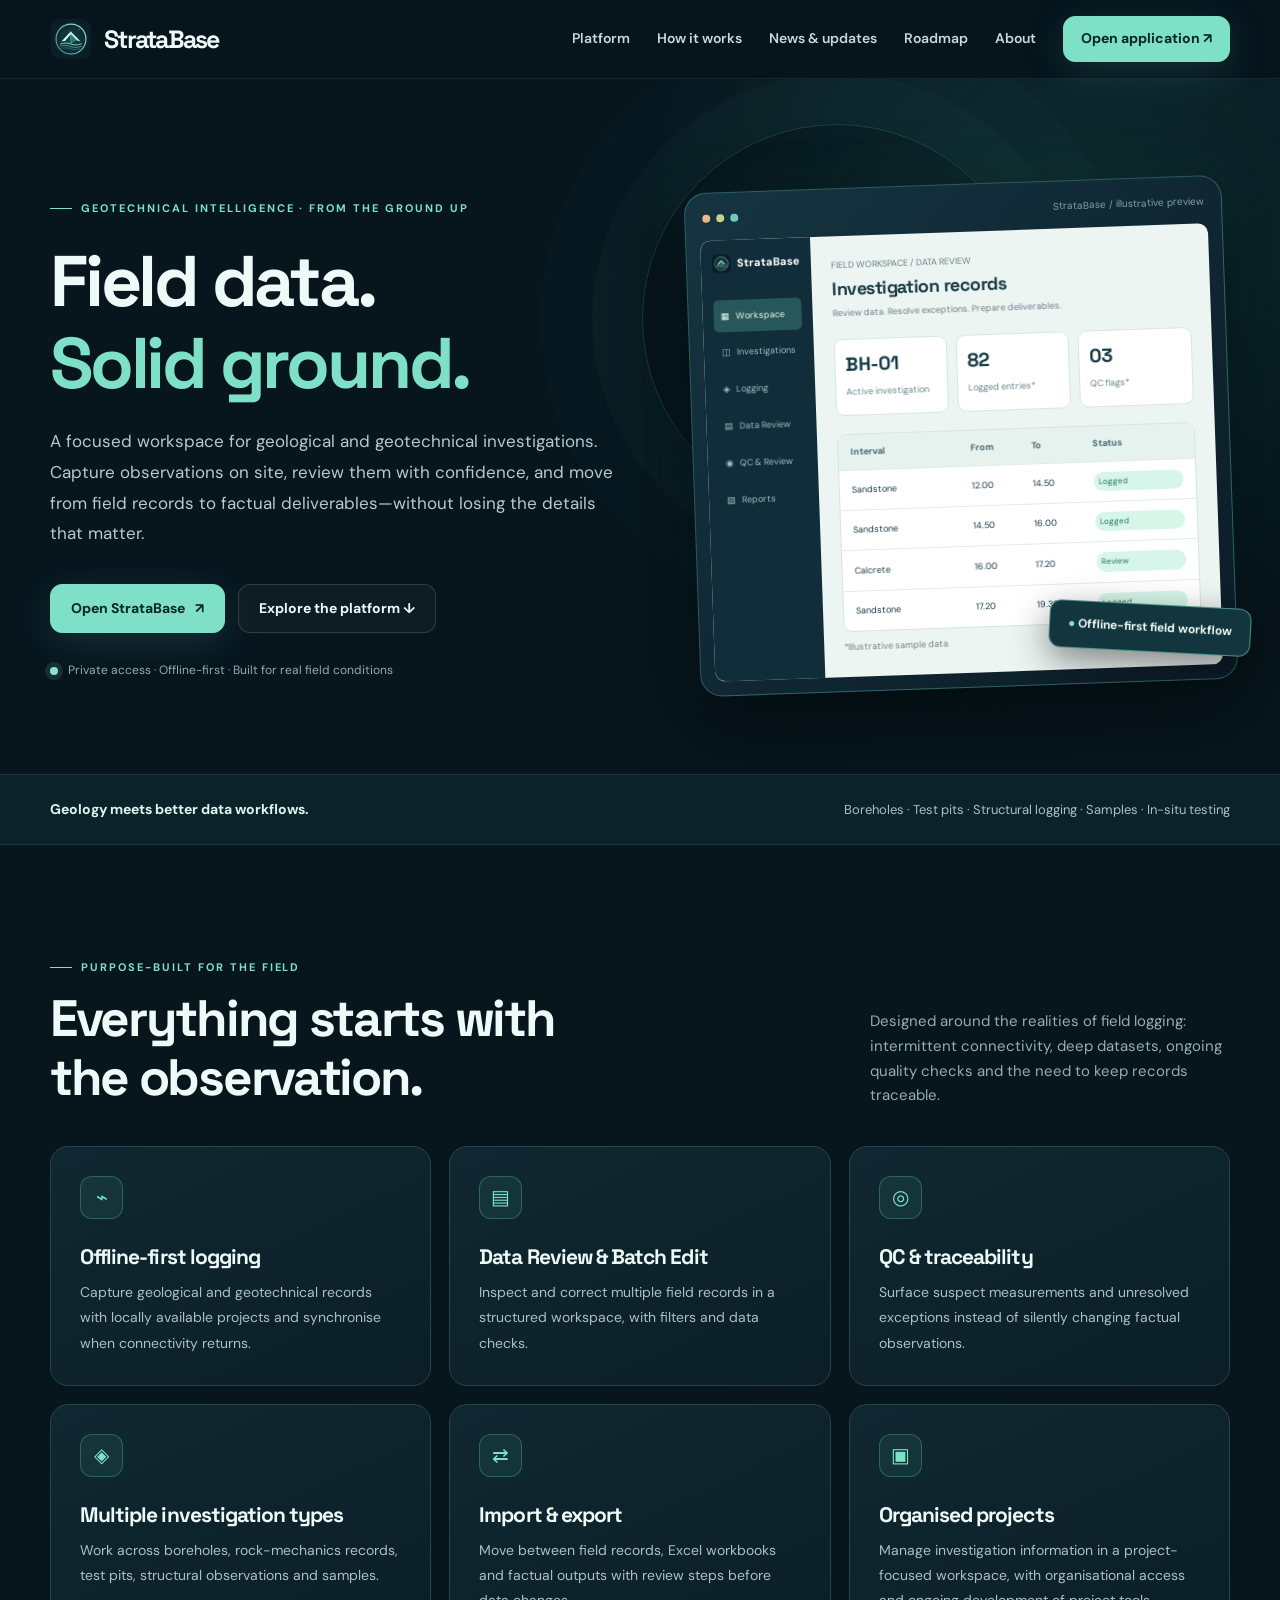
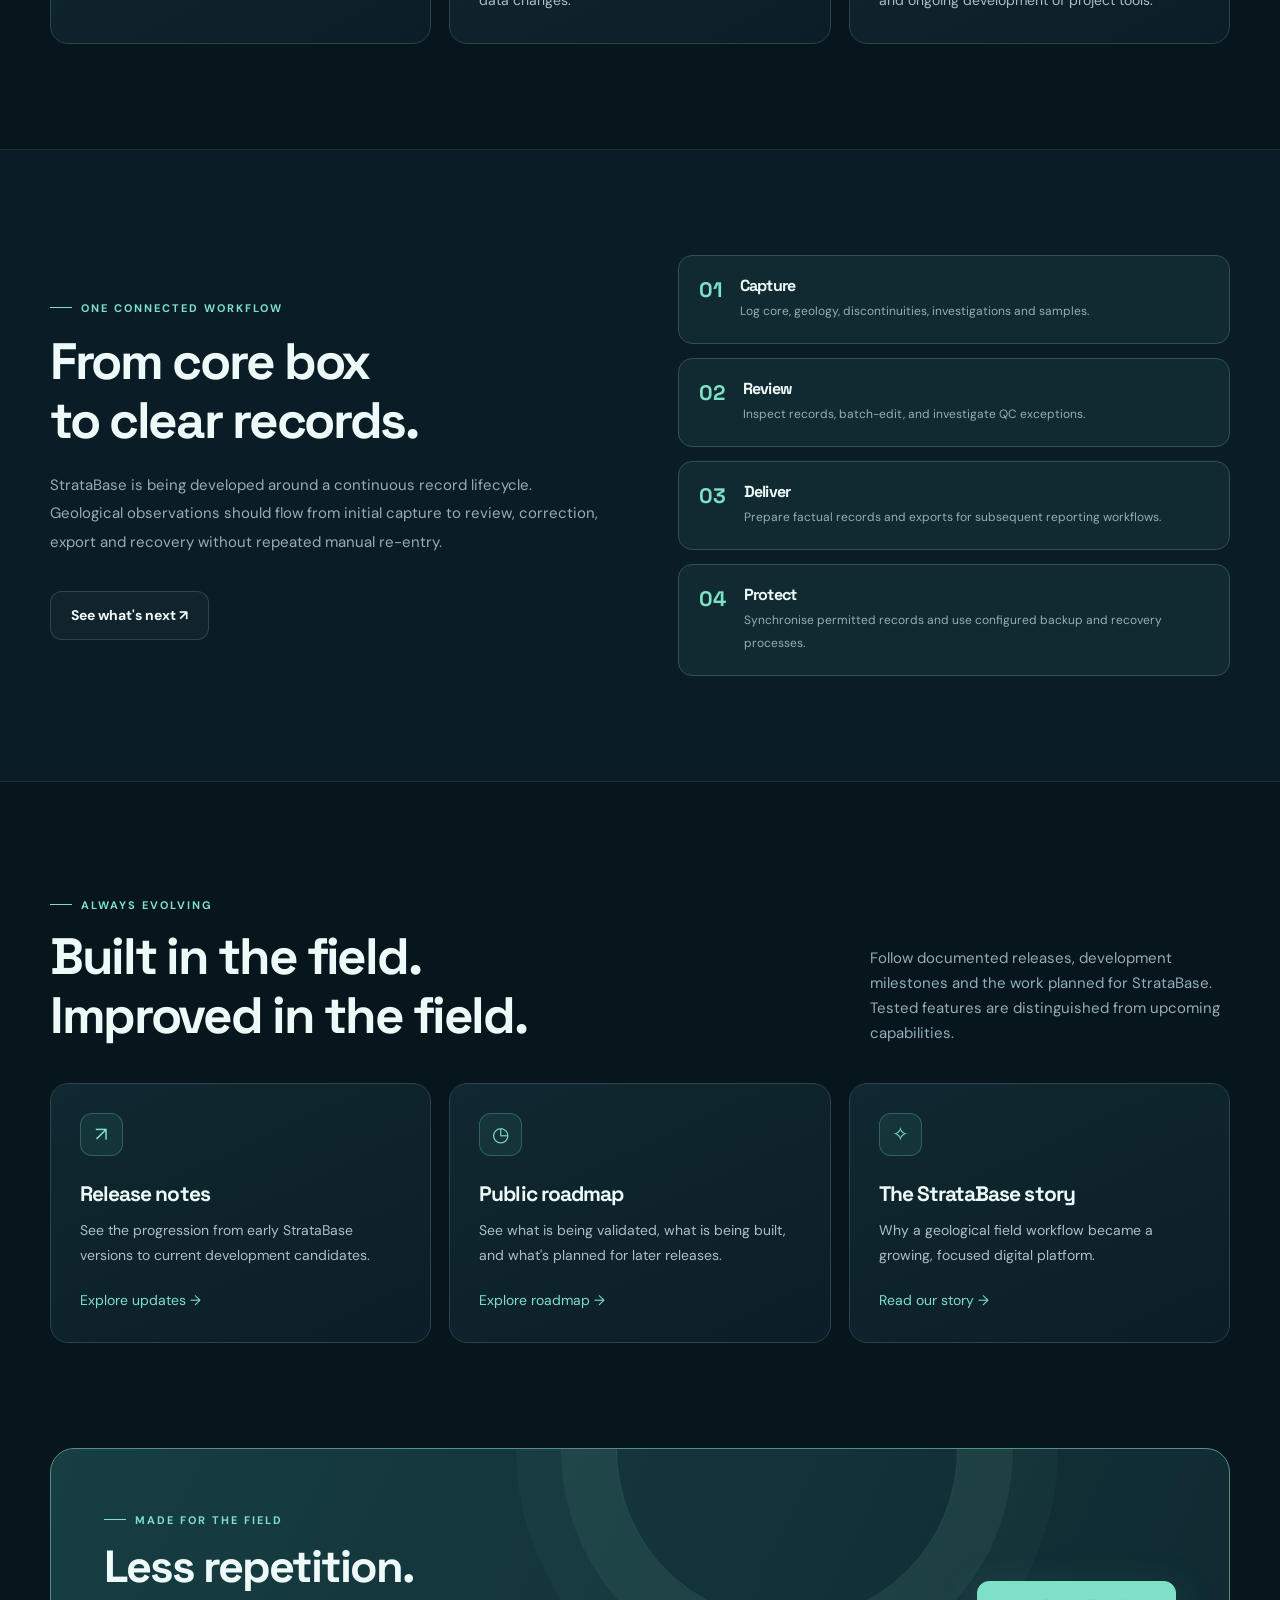
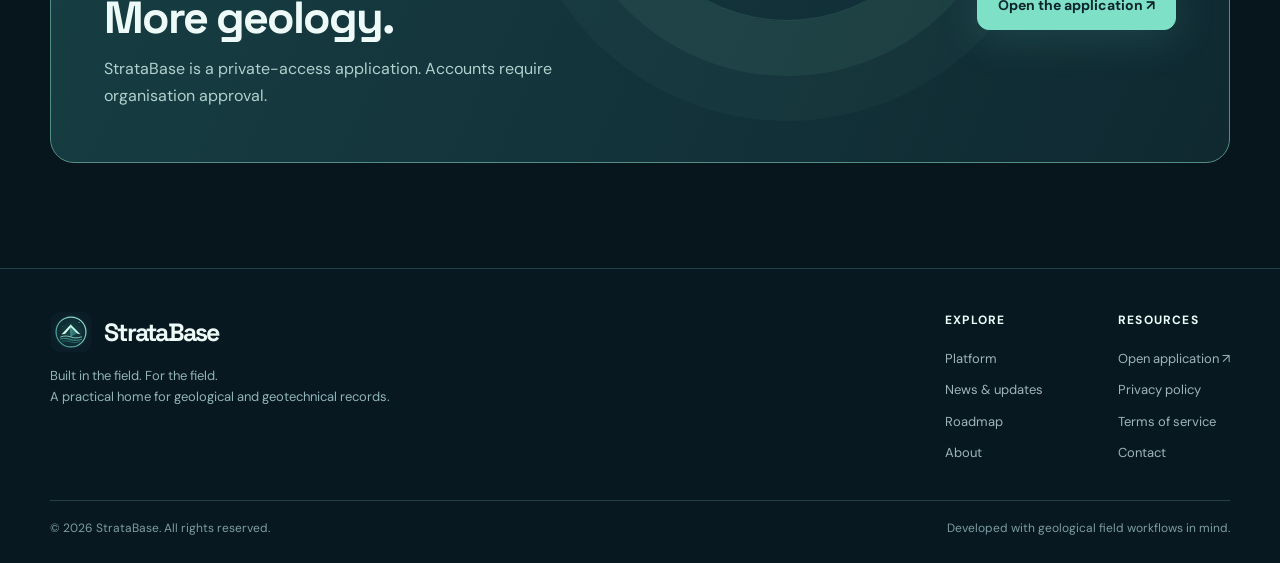
==== index.html @ 6b31c2f3 "STRATABASE WEBSITE — GITHUB READY" ====
<!DOCTYPE html><html lang="en"><head><meta charset="utf-8"><meta name="viewport" content="width=device-width,initial-scale=1"><meta name="theme-color" content="#07151d"><meta name="description" content="StrataBase is an offline-first geological and geotechnical field logging platform. Built in the field. For the field."><meta property="og:title" content="StrataBase — Built in the field. For the field."><meta property="og:description" content="A modern workspace for geological logging, data review, QC and factual reporting."><meta property="og:type" content="website"><title>StrataBase — Built in the field. For the field.</title><link rel="icon" href="/assets/core-mark.svg" type="image/svg+xml"><link rel="stylesheet" href="/assets/styles.css"><script src="/assets/site.js" defer></script></head><body>
<header class="nav"><div class="container nav-in"><a href="/" class="brand" aria-label="StrataBase home"><img src="/assets/core-mark.svg" alt="">StrataBase</a><button class="menu-toggle" aria-label="Toggle navigation" aria-expanded="false" data-menu-toggle>☰</button><nav class="nav-links" aria-label="Main navigation" data-menu><a href="/#platform">Platform</a><a href="/#workflow">How it works</a><a href="/updates/">News & updates</a><a href="/roadmap/">Roadmap</a><a href="/about/">About</a><a class="btn btn-primary btn-small" href="https://app.stratabase.co.za/">Open application ↗</a></nav></div></header>
<main><section class="hero"><div class="container hero-layout"><div><div class="eyebrow">Geotechnical intelligence · from the ground up</div><h1>Field data.<br><em>Solid ground.</em></h1><p>A focused workspace for geological and geotechnical investigations. Capture observations on site, review them with confidence, and move from field records to factual deliverables—without losing the details that matter.</p><div class="actions"><a class="btn btn-primary" href="https://app.stratabase.co.za/">Open StrataBase <span aria-hidden="true">↗</span></a><a class="btn" href="#platform">Explore the platform ↓</a></div><div class="hero-caption"><span class="status-pulse"></span>Private access · Offline-first · Built for real field conditions</div></div>
<div class="hero-visual"><div class="visual-ring" aria-hidden="true"></div><div class="device" role="img" aria-label="Illustrative StrataBase data review interface, not a live application screenshot"><div class="device-top"><span class="dot"></span><span class="dot"></span><span class="dot"></span><span class="device-url">StrataBase / illustrative preview</span></div><div class="app-window"><aside class="app-sidebar"><div class="app-logo"><img src="/assets/core-mark.svg" alt=""> StrataBase</div><div class="side-row selected">▦ &nbsp; Workspace</div><div class="side-row">◫ &nbsp; Investigations</div><div class="side-row">◈ &nbsp; Logging</div><div class="side-row">▤ &nbsp; Data Review</div><div class="side-row">◉ &nbsp; QC & Review</div><div class="side-row">▧ &nbsp; Reports</div></aside><div class="app-content"><div class="crumb">FIELD WORKSPACE / DATA REVIEW</div><h3>Investigation records</h3><div class="subtext">Review data. Resolve exceptions. Prepare deliverables.</div><div class="app-metrics"><div class="metric"><strong>BH-01</strong><span>Active investigation</span></div><div class="metric"><strong>82</strong><span>Logged entries*</span></div><div class="metric"><strong>03</strong><span>QC flags*</span></div></div><div class="mock-table"><div class="mock-tr head"><span>Interval</span><span>From</span><span>To</span><span>Status</span></div><div class="mock-tr"><span>Sandstone</span><span>12.00</span><span>14.50</span><span class="chip">Logged</span></div><div class="mock-tr"><span>Sandstone</span><span>14.50</span><span>16.00</span><span class="chip">Logged</span></div><div class="mock-tr"><span>Calcrete</span><span>16.00</span><span>17.20</span><span class="chip">Review</span></div><div class="mock-tr"><span>Sandstone</span><span>17.20</span><span>19.30</span><span class="chip">Logged</span></div></div><div class="subtext" style="margin-top:8px">*Illustrative sample data</div></div></div></div><div class="float-chip"><span>●</span> Offline-first field workflow</div></div></div></section>
<div class="band"><div class="container band-in"><strong>Geology meets better data workflows.</strong><p>Boreholes · Test pits · Structural logging · Samples · In-situ testing</p></div></div>
<section id="platform" class="section"><div class="container"><div class="section-header"><div><div class="eyebrow">Purpose-built for the field</div><h2>Everything starts with<br>the observation.</h2></div><p>Designed around the realities of field logging: intermittent connectivity, deep datasets, ongoing quality checks and the need to keep records traceable.</p></div><div class="cards"><article class="card"><div class="card-icon">⌁</div><h3>Offline-first logging</h3><p>Capture geological and geotechnical records with locally available projects and synchronise when connectivity returns.</p></article><article class="card"><div class="card-icon">▤</div><h3>Data Review & Batch Edit</h3><p>Inspect and correct multiple field records in a structured workspace, with filters and data checks.</p></article><article class="card"><div class="card-icon">◎</div><h3>QC & traceability</h3><p>Surface suspect measurements and unresolved exceptions instead of silently changing factual observations.</p></article><article class="card"><div class="card-icon">◈</div><h3>Multiple investigation types</h3><p>Work across boreholes, rock-mechanics records, test pits, structural observations and samples.</p></article><article class="card"><div class="card-icon">⇄</div><h3>Import & export</h3><p>Move between field records, Excel workbooks and factual outputs with review steps before data changes.</p></article><article class="card"><div class="card-icon">▣</div><h3>Organised projects</h3><p>Manage investigation information in a project-focused workspace, with organisational access and ongoing development of project tools.</p></article></div></div></section>
<section id="workflow" class="section" style="background:#0a1d26;border-block:1px solid #ffffff12"><div class="container split"><div><div class="eyebrow">One connected workflow</div><h2>From core box<br>to clear records.</h2><p>StrataBase is being developed around a continuous record lifecycle. Geological observations should flow from initial capture to review, correction, export and recovery without repeated manual re-entry.</p><div class="actions"><a class="btn" href="/roadmap/">See what's next ↗</a></div></div><div class="process"><div class="step"><div class="step-index">01</div><div><h4>Capture</h4><p>Log core, geology, discontinuities, investigations and samples.</p></div></div><div class="step"><div class="step-index">02</div><div><h4>Review</h4><p>Inspect records, batch-edit, and investigate QC exceptions.</p></div></div><div class="step"><div class="step-index">03</div><div><h4>Deliver</h4><p>Prepare factual records and exports for subsequent reporting workflows.</p></div></div><div class="step"><div class="step-index">04</div><div><h4>Protect</h4><p>Synchronise permitted records and use configured backup and recovery processes.</p></div></div></div></div></section>
<section class="section"><div class="container"><div class="section-header"><div><div class="eyebrow">Always evolving</div><h2>Built in the field.<br>Improved in the field.</h2></div><p>Follow documented releases, development milestones and the work planned for StrataBase. Tested features are distinguished from upcoming capabilities.</p></div><div class="cards"><a class="card" href="/updates/"><div class="card-icon">↗</div><h3>Release notes</h3><p>See the progression from early StrataBase versions to current development candidates.</p><p style="color:var(--accent);margin-top:20px">Explore updates →</p></a><a class="card" href="/roadmap/"><div class="card-icon">◷</div><h3>Public roadmap</h3><p>See what is being validated, what is being built, and what's planned for later releases.</p><p style="color:var(--accent);margin-top:20px">Explore roadmap →</p></a><a class="card" href="/about/"><div class="card-icon">✧</div><h3>The StrataBase story</h3><p>Why a geological field workflow became a growing, focused digital platform.</p><p style="color:var(--accent);margin-top:20px">Read our story →</p></a></div></div></section>
<section class="section" style="padding-top:0"><div class="container"><div class="callout"><div><div class="eyebrow">Made for the field</div><h2>Less repetition.<br>More geology.</h2><p>StrataBase is a private-access application. Accounts require organisation approval.</p></div><a class="btn btn-primary" href="https://app.stratabase.co.za/">Open the application ↗</a></div></div></section></main>
<footer class="footer"><div class="container"><div class="footer-main"><div><a class="brand" href="/"><img src="/assets/core-mark.svg" alt="">StrataBase</a><p class="footer-copy">Built in the field. For the field.<br>A practical home for geological and geotechnical records.</p></div><div class="footer-col"><div><strong>Explore</strong><a href="/#platform">Platform</a><a href="/updates/">News & updates</a><a href="/roadmap/">Roadmap</a><a href="/about/">About</a></div><div><strong>Resources</strong><a href="https://app.stratabase.co.za/">Open application ↗</a><a href="/privacy/">Privacy policy</a><a href="/terms/">Terms of service</a><a href="mailto:stratabase.dev@gmail.com">Contact</a></div></div></div><div class="footer-bottom"><span>© 2026 StrataBase. All rights reserved.</span><span>Developed with geological field workflows in mind.</span></div></div></footer></body></html>
---- assets/styles.css ----
@import url('https://fonts.googleapis.com/css2?family=DM+Sans:wght@400;500;600;700&family=Space+Grotesk:wght@400;500;600;700&display=swap');
:root{--bg:#07151d;--panel:#0d212b;--panel2:#112c35;--line:#29414a;--muted:#93aeb5;--white:#eefaf7;--accent:#7de0c7;--accent2:#36a99a;--navy:#10272f;--max:1180px}*{box-sizing:border-box}html{scroll-behavior:smooth}body{margin:0;background:var(--bg);font-family:'DM Sans',Arial,sans-serif;color:var(--white);line-height:1.65}body::before{content:'';pointer-events:none;position:fixed;inset:0;background-image:linear-gradient(#a7e5d508 1px,transparent 1px),linear-gradient(90deg,#a7e5d508 1px,transparent 1px);background-size:68px 68px;mask-image:linear-gradient(to bottom,#0006,transparent 75%);z-index:-1}a{color:inherit;text-decoration:none}button,input,select{font:inherit}button{cursor:pointer}img{max-width:100%}h1,h2,h3,h4{font-family:'Space Grotesk',sans-serif;letter-spacing:-.045em;line-height:1.15;margin:0}p{margin:0}small{font-size:12px}.container{width:min(var(--max),calc(100% - 48px));margin-inline:auto}.nav{position:sticky;top:0;z-index:20;border-bottom:1px solid #ffffff12;background:#07151de8;backdrop-filter:blur(20px)}.nav-in{min-height:78px;display:flex;justify-content:space-between;align-items:center;gap:25px}.brand{display:flex;align-items:center;gap:12px;font:700 25px 'Space Grotesk',sans-serif;letter-spacing:-.07em}.brand img{width:42px;height:42px}.nav-links{display:flex;align-items:center;gap:27px;color:#c6dbdd;font-size:14px;font-weight:600}.nav-links a:hover,.footer a:hover{color:var(--accent)}.btn{display:inline-flex;gap:10px;align-items:center;justify-content:center;border:1px solid #ffffff24;border-radius:12px;min-height:49px;padding:12px 20px;font-size:14px;font-weight:700;transition:.2s ease;background:#ffffff08}.btn:hover{transform:translateY(-2px);border-color:#8bd7c3}.btn-primary{color:#0b2429;background:var(--accent);border-color:var(--accent);box-shadow:0 9px 40px #50bba82f}.btn-primary:hover{background:#b6fbe8;border-color:#b6fbe8}.btn-small{padding:10px 17px;min-height:40px}.menu-toggle{display:none}.eyebrow{display:inline-flex;align-items:center;gap:9px;font-weight:700;color:var(--accent);text-transform:uppercase;letter-spacing:.18em;font-size:11px}.eyebrow:before{content:'';display:inline-block;width:22px;height:1px;background:currentColor}.hero{position:relative;padding:105px 0 86px;overflow:hidden}.hero:after{content:'';position:absolute;top:-300px;right:-250px;width:900px;height:900px;border-radius:50%;background:radial-gradient(circle,#43cfb521,transparent 68%);pointer-events:none}.hero-layout{display:grid;grid-template-columns:1.04fr .96fr;gap:60px;align-items:center;position:relative;z-index:1}.hero h1{font-size:clamp(50px,5.6vw,85px);margin:22px 0 22px}.hero h1 em{font-style:normal;color:var(--accent)}.hero p{max-width:600px;font-size:17px;color:#b4cbd0;line-height:1.8}.actions{display:flex;gap:13px;flex-wrap:wrap;margin-top:35px}.hero-caption{display:flex;align-items:center;gap:10px;margin-top:28px;color:#8faeb5;font-size:12px}.status-pulse{width:8px;height:8px;border-radius:50%;background:#8ce3c3;box-shadow:0 0 0 5px #8ce3c320}.hero-visual{min-width:0;position:relative}.visual-ring{position:absolute;width:390px;height:390px;border:1px solid #65d8c932;left:-50px;top:-60px;border-radius:50%;box-shadow:0 0 0 50px #59c7b607,0 0 0 102px #59c7b605}.device{position:relative;background:linear-gradient(135deg,#153441,#0b1b26);border:1px solid #5bb6af65;border-radius:22px;box-shadow:0 22px 75px #0009,0 0 60px #36a89c15;padding:14px;transform:rotate(-2deg)}.device-top{display:flex;align-items:center;gap:6px;padding:3px 3px 13px}.dot{height:8px;width:8px;border-radius:50%;background:#507582}.dot:first-child{background:#e9b989}.dot:nth-child(2){background:#c6d48b}.dot:nth-child(3){background:#6ecbb9}.device-url{margin-left:auto;font-size:10px;color:#80a0a6}.app-window{display:grid;grid-template-columns:110px 1fr;min-height:340px;background:#edf5f2;border-radius:10px;overflow:hidden;color:#183a44}.app-sidebar{background:#102d39;color:#9fbec4;padding:14px 11px;font-size:9px}.app-sidebar .app-logo{display:flex;align-items:center;gap:6px;color:white;font-size:11px;font-weight:800;margin-bottom:27px}.app-logo img{width:19px}.side-row{padding:9px 7px;margin:4px 0;border-radius:5px}.side-row.selected{background:#4d9d9160;color:#eafff9}.app-content{padding:22px 20px}.crumb{font-size:9px;color:#69818a}.app-content h3{font-size:18px;margin:7px 0 6px;letter-spacing:-.025em}.app-content .subtext{font-size:9px;color:#697e86}.app-metrics{display:grid;grid-template-columns:repeat(3,1fr);gap:9px;margin:18px 0}.metric{border:1px solid #d7e6e1;background:#fff;border-radius:9px;padding:12px 10px}.metric strong{display:block;font:700 19px 'Space Grotesk';color:#123942}.metric span{font-size:9px;color:#66828a}.mock-table{border:1px solid #d7e4df;background:white;border-radius:9px;overflow:hidden;font-size:9px}.mock-tr{display:grid;grid-template-columns:1.25fr .6fr .6fr 1fr;gap:7px;padding:10px 12px;border-bottom:1px solid #e3ebe8;align-items:center}.mock-tr:last-child{border:0}.mock-tr.head{background:#e6f2ee;font-weight:700;color:#42666c}.chip{border-radius:50px;padding:3px 5px;display:inline-block;background:#d7f6e9;color:#21705f;font-size:8px}.float-chip{position:absolute;right:-21px;bottom:36px;padding:13px 18px;background:#13353e;border:1px solid #6ac6b0a5;box-shadow:0 12px 36px #0007;border-radius:12px;font-size:12px;font-weight:700;transform:rotate(3deg)}.float-chip span{color:var(--accent)}.band{background:#0c222b;border-block:1px solid #ffffff13}.band-in{display:flex;justify-content:space-between;flex-wrap:wrap;gap:22px;padding:23px 0;align-items:center}.band p{font-size:13px;color:#a6c0c4}.band strong{font-size:14px;color:#ddf5ef}.section{padding:105px 0}.section-header{display:flex;justify-content:space-between;align-items:end;gap:20px;margin-bottom:38px}.section-header h2,.page-head h1{font-size:clamp(34px,4vw,55px);max-width:760px;margin-top:14px}.section-header p{max-width:360px;color:var(--muted);font-size:15px}.cards{display:grid;grid-template-columns:repeat(3,1fr);gap:18px}.card{border:1px solid #29444a;background:linear-gradient(155deg,#102831,#0b1e27);border-radius:18px;padding:29px;transition:.2s}.card:hover{border-color:#73c2b277;transform:translateY(-3px)}.card-icon{width:43px;height:43px;border-radius:12px;display:grid;place-items:center;border:1px solid #75e1c744;background:#59ddba15;color:var(--accent);font-size:20px;margin-bottom:26px}.card h3{font-size:21px;margin-bottom:11px}.card p{color:#abc0c5;font-size:14px;line-height:1.8}.split{display:grid;grid-template-columns:1fr 1fr;align-items:center;gap:75px}.split h2{font-size:clamp(34px,4vw,54px);margin:16px 0 20px}.split p{font-size:15px;color:var(--muted);line-height:1.9}.process{display:grid;gap:14px}.step{border:1px solid #2f5056;border-radius:14px;padding:20px;display:flex;gap:18px;background:#112a31}.step-index{font:700 21px 'Space Grotesk';color:var(--accent)}.step h4{font-size:16px;margin:1px 0 5px}.step p{font-size:12px}.callout{position:relative;overflow:hidden;background:linear-gradient(115deg,#163e43,#102931);border:1px solid #548e84;border-radius:24px;padding:53px;display:flex;align-items:center;justify-content:space-between;gap:25px}.callout:before{content:'';position:absolute;right:23%;top:-170px;width:340px;height:340px;border:1px solid #8bd7c327;border-radius:50%;box-shadow:0 0 0 55px #8bd7c310,0 0 0 100px #8bd7c309}.callout h2{font-size:clamp(28px,4vw,45px);margin:12px 0}.callout p{color:#b1d1cd;max-width:520px}.footer{border-top:1px solid #25414a;padding:42px 0 25px;background:#071820}.footer-main{display:flex;justify-content:space-between;gap:30px;padding-bottom:36px}.footer-copy{max-width:340px;color:#91b4b9;font-size:13px;margin-top:12px}.footer-col{display:flex;gap:75px}.footer-col>div{display:grid;gap:10px;align-content:start;font-size:13px;color:#9fb4ba}.footer-col strong{font-size:12px;color:#edfcf7;text-transform:uppercase;letter-spacing:.1em;margin-bottom:7px}.footer-bottom{display:flex;justify-content:space-between;padding-top:18px;border-top:1px solid #28404a;gap:20px;font-size:12px;color:#7d9da3}.page-head{padding:93px 0 50px}.page-head p{max-width:720px;color:#adc5c8;margin-top:17px;font-size:16px}.page-content{padding-bottom:100px}.toolbar{display:flex;gap:10px;flex-wrap:wrap;align-items:center;margin-bottom:29px}.search{min-height:47px;border:1px solid #37545b;background:#0c202a;border-radius:11px;padding:0 15px;color:#effff9;width:min(100%,360px);outline:none}.search:focus{border-color:var(--accent)}.filter{border:1px solid #37545b;background:#142e37;color:#d4edeb;border-radius:11px;padding:11px 13px}.release-list,.roadmap-grid{display:grid;gap:16px}.release{border:1px solid #34515a;background:#102630;border-radius:16px;padding:24px}.release-head{display:flex;justify-content:space-between;align-items:center;gap:16px}.release h2{font-size:23px}.release-meta{font-size:12px;color:#93b4b7;display:flex;gap:12px;align-items:center;flex-wrap:wrap;margin-top:6px}.badge{display:inline-block;font-size:11px;border-radius:20px;background:#4bd7a61f;border:1px solid #4bd7a64c;color:#8df3cb;padding:4px 10px;font-weight:700}.badge.dev{background:#c2a45d1a;border-color:#c2a45d50;color:#e3c888}.release ul{color:#afc9cd;padding-left:20px;font-size:14px;margin:15px 0 0}.release li{margin:5px 0}.release details{margin-top:16px;color:#a5c1c4;font-size:13px}.release summary{cursor:pointer;color:var(--accent);font-weight:700}.roadmap-grid{grid-template-columns:repeat(3,1fr);gap:17px}.roadmap-col{border:1px solid #315158;border-radius:16px;background:#102730;padding:26px}.roadmap-col h2{font-size:22px;margin:8px 0 18px}.roadmap-item{padding:16px 0;border-top:1px solid #ffffff1a}.roadmap-item strong{font-size:14px}.roadmap-item p{font-size:12px;color:#9cb7bc;margin-top:5px}.legal{max-width:880px;color:#b7cfd0}.legal h2{font-size:24px;color:#f0fdf9;margin:30px 0 12px}.legal p,.legal li{margin-bottom:12px}.legal a{color:var(--accent)}.note{font-size:13px;color:#a9c0c3;background:#133039;border:1px solid #35555d;border-radius:12px;padding:17px 20px;margin:24px 0}.hidden{display:none!important}.empty{color:#a5c4c6;padding:26px;border:1px dashed #56747b;border-radius:13px}.mobile-only{display:none}
@media(max-width:960px){.hero-layout{grid-template-columns:1fr;gap:60px}.hero{padding-top:70px}.hero-visual{max-width:650px;width:100%;margin:auto}.split{gap:30px}.roadmap-grid{grid-template-columns:1fr 1fr}.cards{grid-template-columns:repeat(2,1fr)}.nav-links{gap:15px}.nav-links .btn{display:none}}
@media(max-width:690px){.container{width:min(100% - 32px,var(--max))}.nav-in{min-height:70px}.nav-links{display:none;position:absolute;top:70px;left:0;right:0;padding:20px 24px;background:#0d232b;border-bottom:1px solid #35525c;flex-direction:column;align-items:stretch}.nav-links.open{display:flex}.nav-links .btn{display:inline-flex}.menu-toggle{display:grid;place-items:center;width:42px;height:42px;background:#17323b;border:1px solid #44616a;border-radius:11px;color:var(--white);font-size:21px}.hero h1{font-size:clamp(42px,12vw,60px)}.hero{padding:55px 0 75px}.section{padding:72px 0}.section-header{display:block}.section-header p{margin-top:16px}.cards,.split,.roadmap-grid{grid-template-columns:1fr}.callout{padding:30px;display:block}.callout .btn{margin-top:24px}.device{transform:none}.app-window{grid-template-columns:78px 1fr;min-height:300px}.app-sidebar{padding:10px 7px}.app-content{padding:15px 11px}.app-metrics{gap:5px}.metric{padding:8px 5px}.metric strong{font-size:15px}.mock-tr{font-size:8px;padding:9px 5px;gap:3px}.float-chip{right:0;bottom:-22px}.footer-main{display:block}.footer-col{margin-top:30px;gap:45px}.footer-bottom{display:block}.footer-bottom span{display:block;margin-bottom:9px}.release-head{display:block}.release-head .badge{margin-top:12px}.mobile-only{display:inline}}
@media(prefers-reduced-motion:reduce){html{scroll-behavior:auto}*{transition:none!important}}
[hidden]{display:none!important}
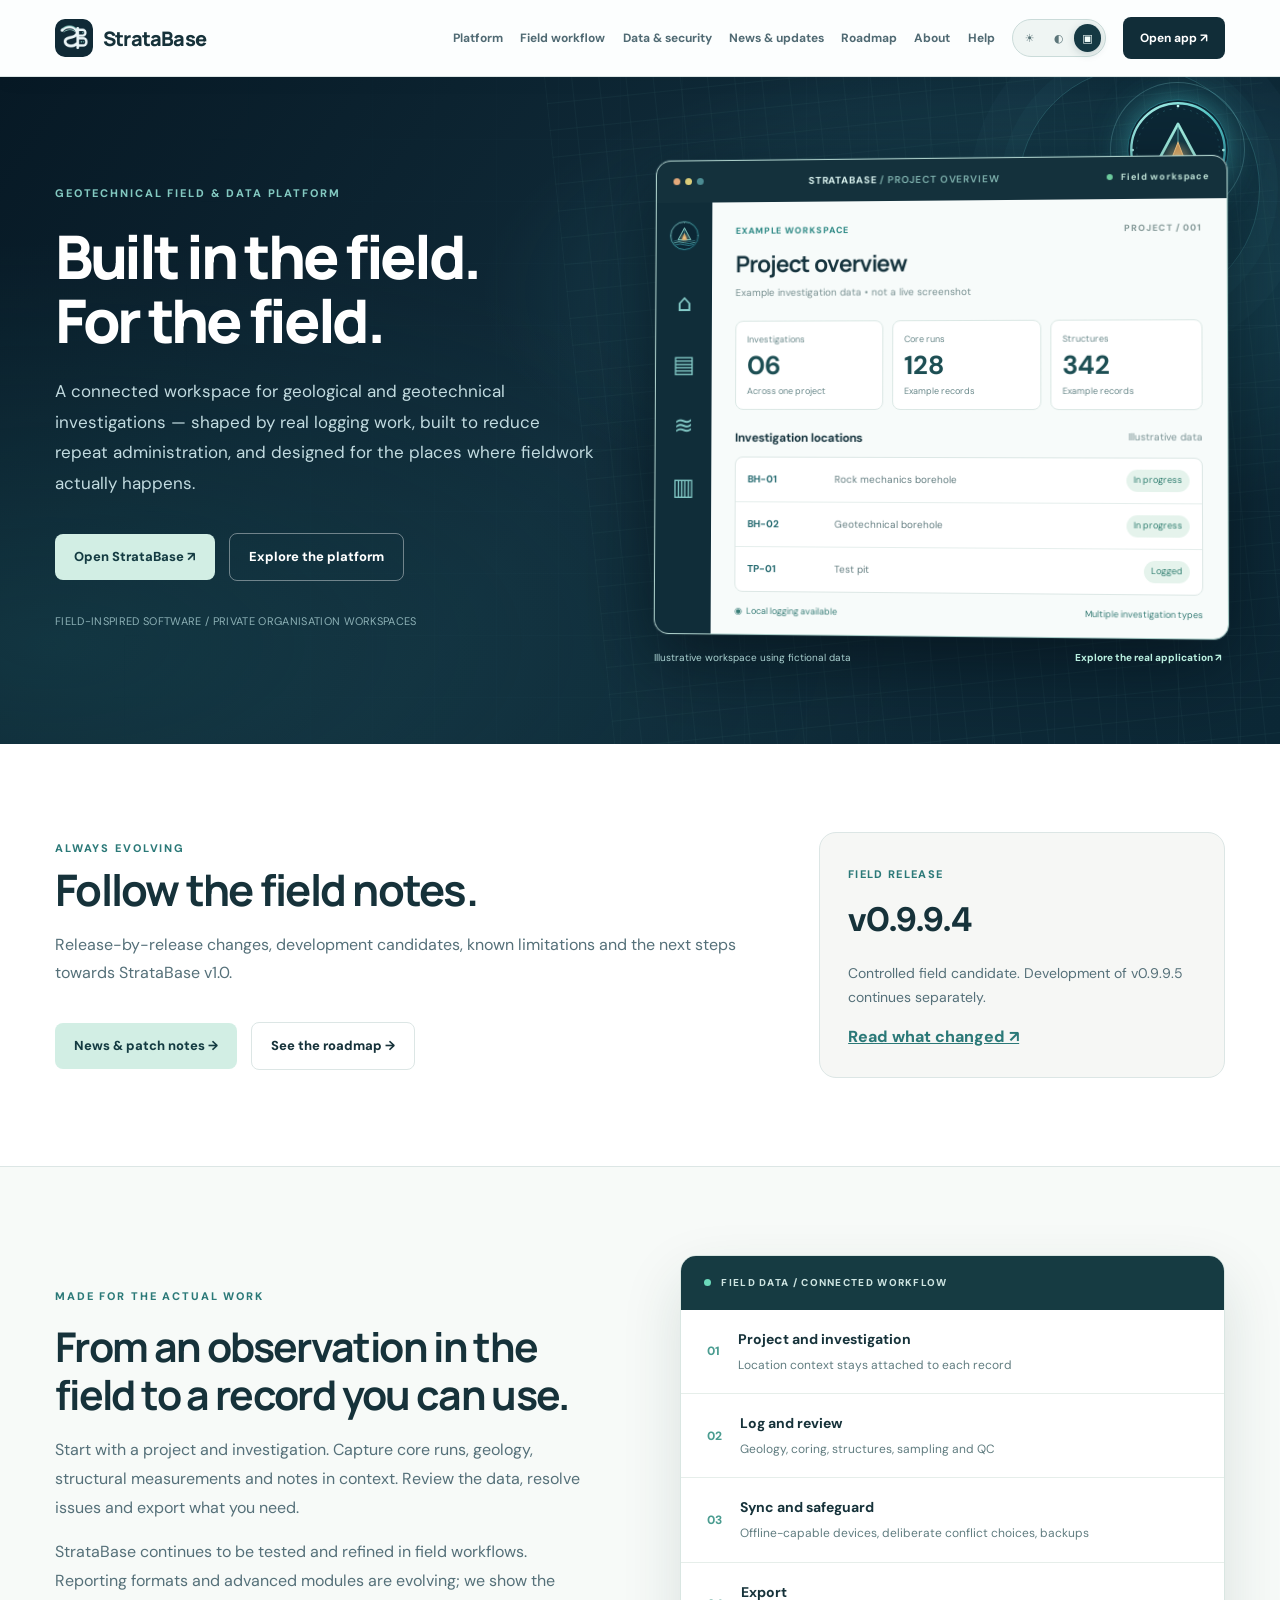
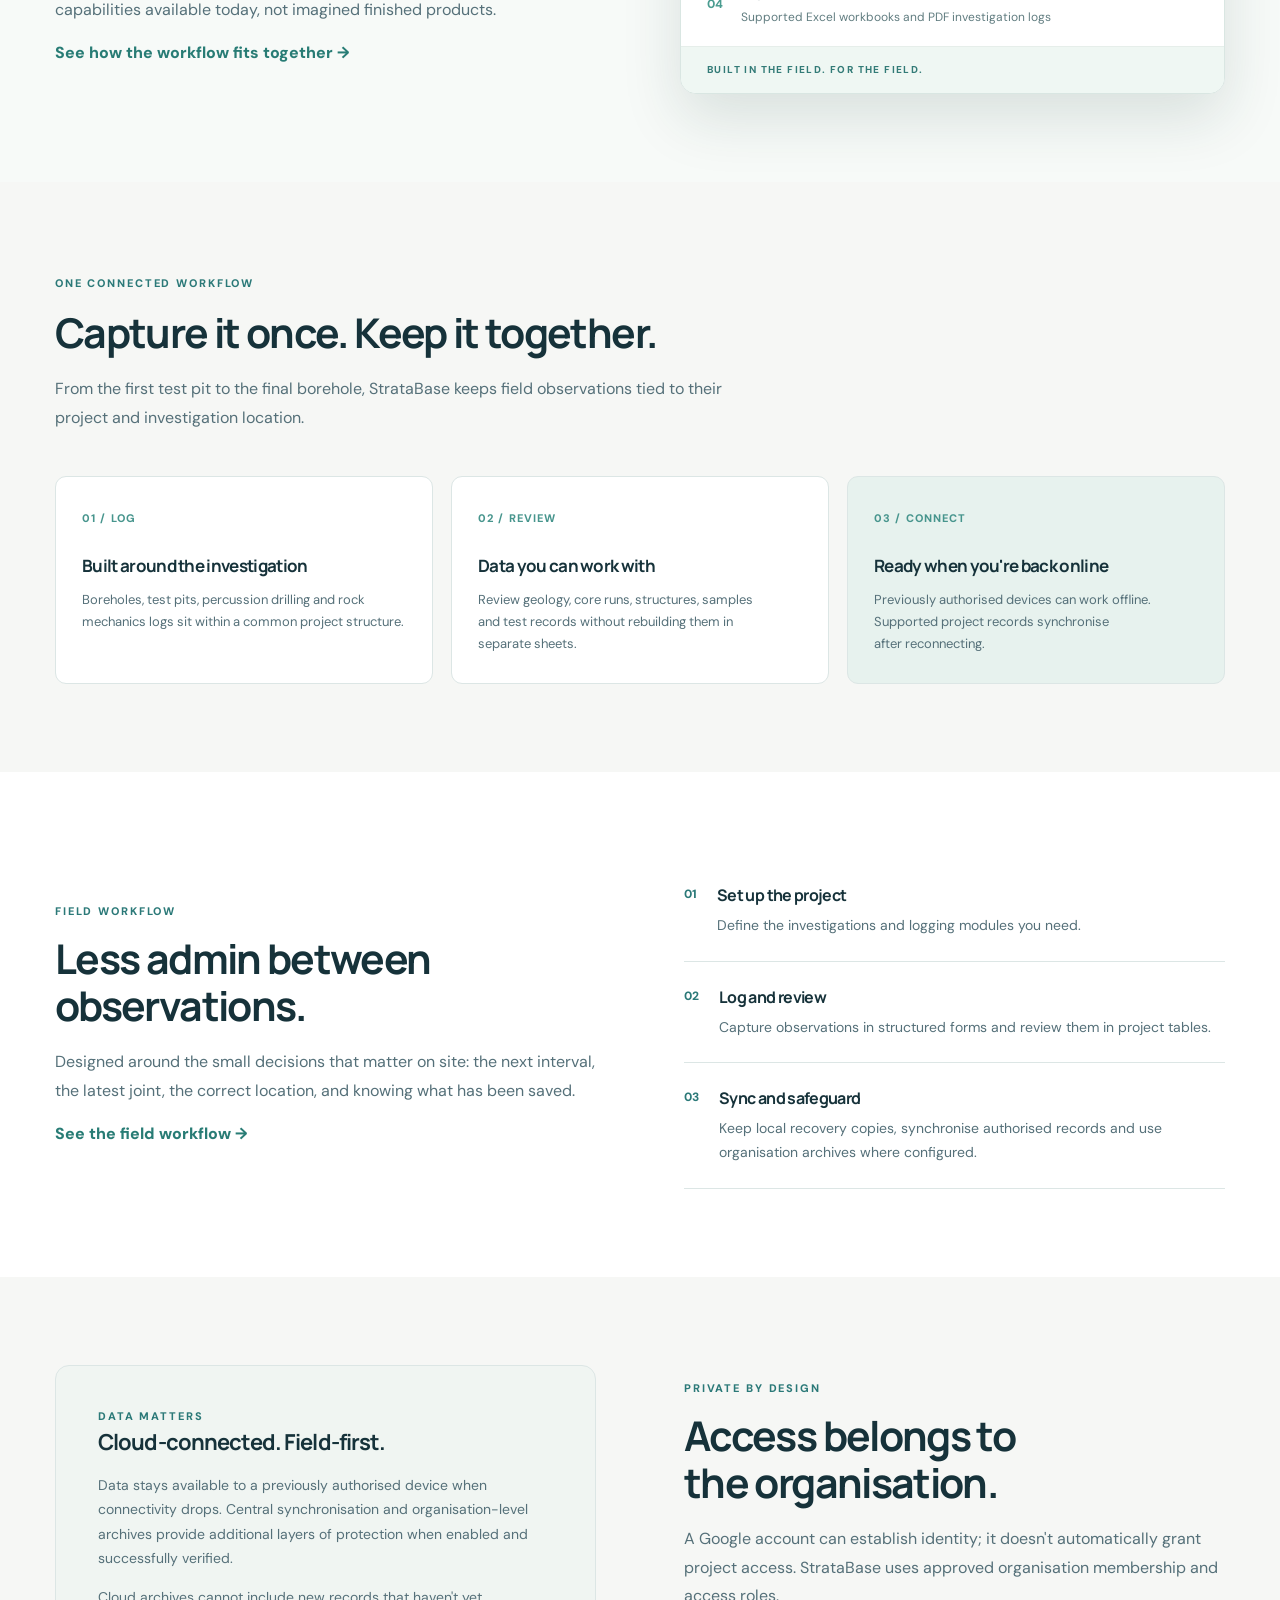
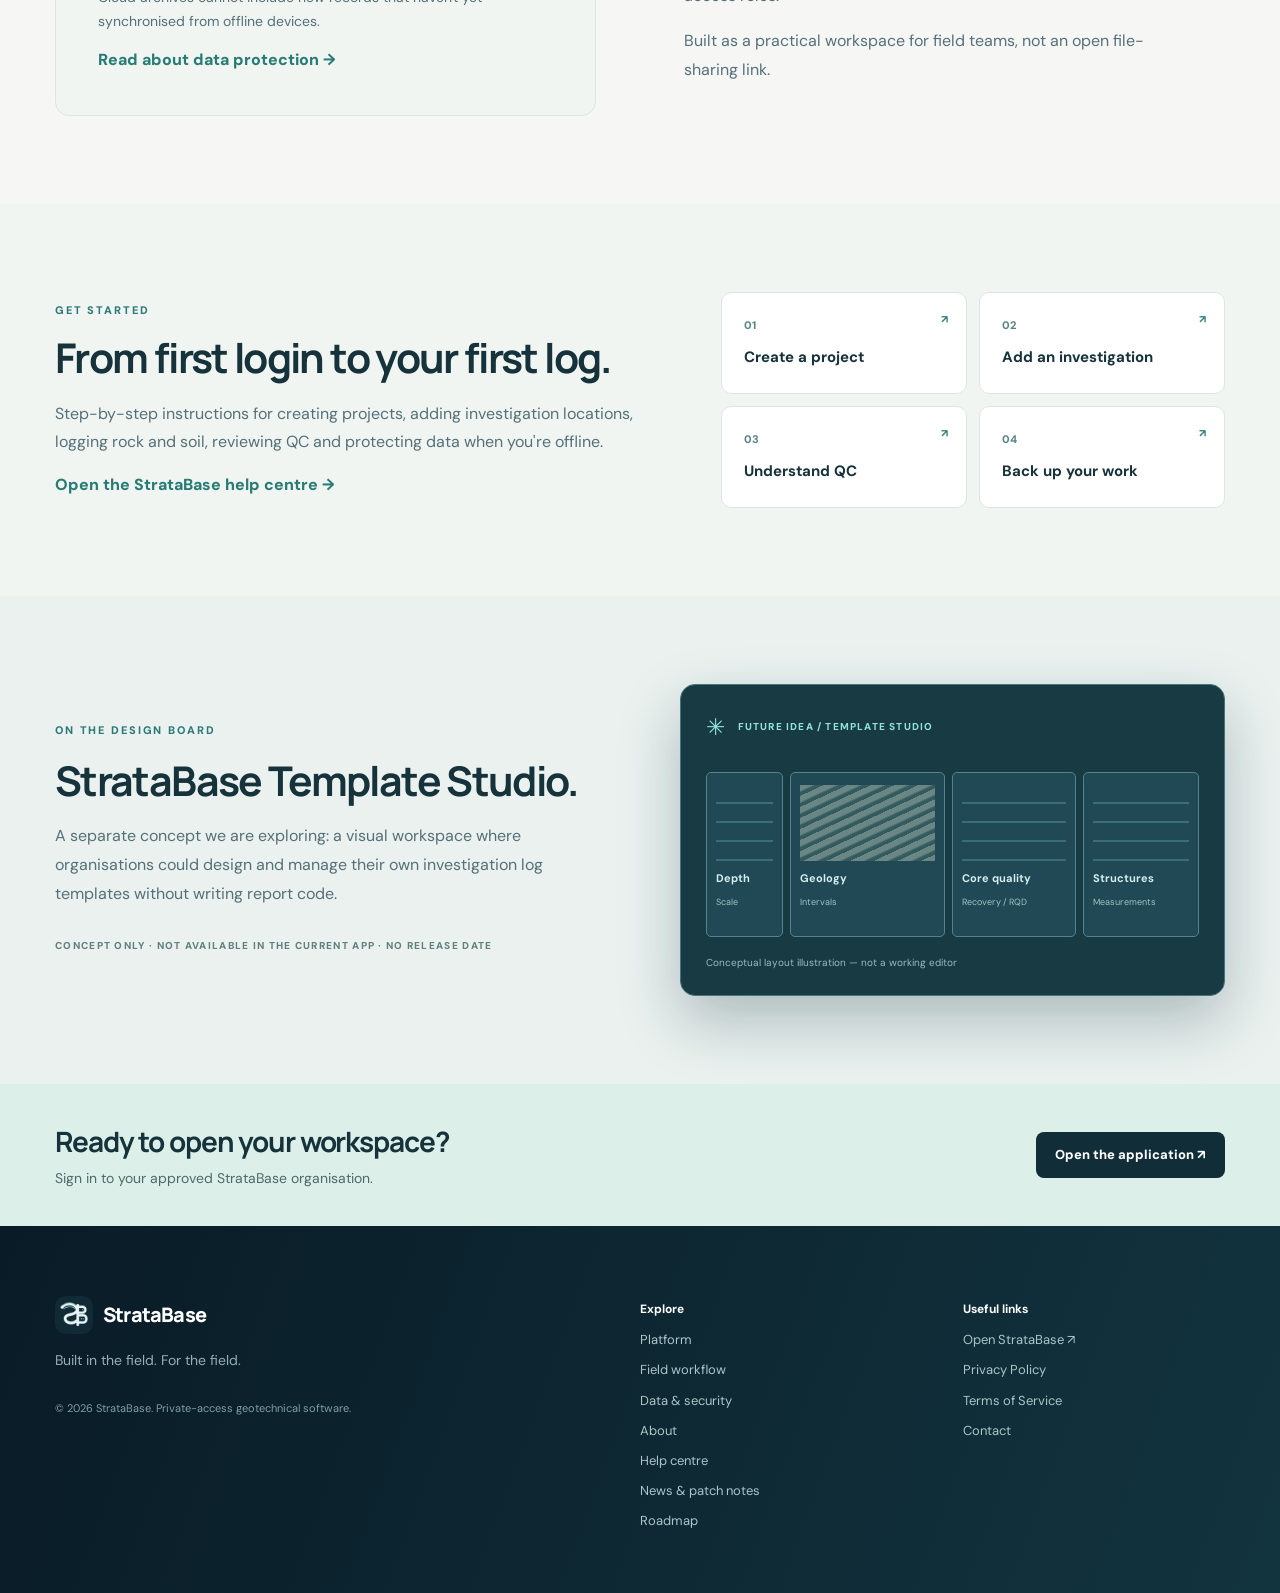
==== commit 7a50c1f5: "StrataBase Website v2" ====
--- a/index.html
+++ b/index.html
@@ -1,10 +1,16 @@
-<!DOCTYPE html><html lang="en"><head><meta charset="utf-8"><meta name="viewport" content="width=device-width,initial-scale=1"><meta name="theme-color" content="#07151d"><meta name="description" content="StrataBase is an offline-first geological and geotechnical field logging platform. Built in the field. For the field."><meta property="og:title" content="StrataBase — Built in the field. For the field."><meta property="og:description" content="A modern workspace for geological logging, data review, QC and factual reporting."><meta property="og:type" content="website"><title>StrataBase — Built in the field. For the field.</title><link rel="icon" href="/assets/core-mark.svg" type="image/svg+xml"><link rel="stylesheet" href="/assets/styles.css"><script src="/assets/site.js" defer></script></head><body>
-<header class="nav"><div class="container nav-in"><a href="/" class="brand" aria-label="StrataBase home"><img src="/assets/core-mark.svg" alt="">StrataBase</a><button class="menu-toggle" aria-label="Toggle navigation" aria-expanded="false" data-menu-toggle>☰</button><nav class="nav-links" aria-label="Main navigation" data-menu><a href="/#platform">Platform</a><a href="/#workflow">How it works</a><a href="/updates/">News & updates</a><a href="/roadmap/">Roadmap</a><a href="/about/">About</a><a class="btn btn-primary btn-small" href="https://app.stratabase.co.za/">Open application ↗</a></nav></div></header>
-<main><section class="hero"><div class="container hero-layout"><div><div class="eyebrow">Geotechnical intelligence · from the ground up</div><h1>Field data.<br><em>Solid ground.</em></h1><p>A focused workspace for geological and geotechnical investigations. Capture observations on site, review them with confidence, and move from field records to factual deliverables—without losing the details that matter.</p><div class="actions"><a class="btn btn-primary" href="https://app.stratabase.co.za/">Open StrataBase <span aria-hidden="true">↗</span></a><a class="btn" href="#platform">Explore the platform ↓</a></div><div class="hero-caption"><span class="status-pulse"></span>Private access · Offline-first · Built for real field conditions</div></div>
-<div class="hero-visual"><div class="visual-ring" aria-hidden="true"></div><div class="device" role="img" aria-label="Illustrative StrataBase data review interface, not a live application screenshot"><div class="device-top"><span class="dot"></span><span class="dot"></span><span class="dot"></span><span class="device-url">StrataBase / illustrative preview</span></div><div class="app-window"><aside class="app-sidebar"><div class="app-logo"><img src="/assets/core-mark.svg" alt=""> StrataBase</div><div class="side-row selected">▦ &nbsp; Workspace</div><div class="side-row">◫ &nbsp; Investigations</div><div class="side-row">◈ &nbsp; Logging</div><div class="side-row">▤ &nbsp; Data Review</div><div class="side-row">◉ &nbsp; QC & Review</div><div class="side-row">▧ &nbsp; Reports</div></aside><div class="app-content"><div class="crumb">FIELD WORKSPACE / DATA REVIEW</div><h3>Investigation records</h3><div class="subtext">Review data. Resolve exceptions. Prepare deliverables.</div><div class="app-metrics"><div class="metric"><strong>BH-01</strong><span>Active investigation</span></div><div class="metric"><strong>82</strong><span>Logged entries*</span></div><div class="metric"><strong>03</strong><span>QC flags*</span></div></div><div class="mock-table"><div class="mock-tr head"><span>Interval</span><span>From</span><span>To</span><span>Status</span></div><div class="mock-tr"><span>Sandstone</span><span>12.00</span><span>14.50</span><span class="chip">Logged</span></div><div class="mock-tr"><span>Sandstone</span><span>14.50</span><span>16.00</span><span class="chip">Logged</span></div><div class="mock-tr"><span>Calcrete</span><span>16.00</span><span>17.20</span><span class="chip">Review</span></div><div class="mock-tr"><span>Sandstone</span><span>17.20</span><span>19.30</span><span class="chip">Logged</span></div></div><div class="subtext" style="margin-top:8px">*Illustrative sample data</div></div></div></div><div class="float-chip"><span>●</span> Offline-first field workflow</div></div></div></section>
-<div class="band"><div class="container band-in"><strong>Geology meets better data workflows.</strong><p>Boreholes · Test pits · Structural logging · Samples · In-situ testing</p></div></div>
-<section id="platform" class="section"><div class="container"><div class="section-header"><div><div class="eyebrow">Purpose-built for the field</div><h2>Everything starts with<br>the observation.</h2></div><p>Designed around the realities of field logging: intermittent connectivity, deep datasets, ongoing quality checks and the need to keep records traceable.</p></div><div class="cards"><article class="card"><div class="card-icon">⌁</div><h3>Offline-first logging</h3><p>Capture geological and geotechnical records with locally available projects and synchronise when connectivity returns.</p></article><article class="card"><div class="card-icon">▤</div><h3>Data Review & Batch Edit</h3><p>Inspect and correct multiple field records in a structured workspace, with filters and data checks.</p></article><article class="card"><div class="card-icon">◎</div><h3>QC & traceability</h3><p>Surface suspect measurements and unresolved exceptions instead of silently changing factual observations.</p></article><article class="card"><div class="card-icon">◈</div><h3>Multiple investigation types</h3><p>Work across boreholes, rock-mechanics records, test pits, structural observations and samples.</p></article><article class="card"><div class="card-icon">⇄</div><h3>Import & export</h3><p>Move between field records, Excel workbooks and factual outputs with review steps before data changes.</p></article><article class="card"><div class="card-icon">▣</div><h3>Organised projects</h3><p>Manage investigation information in a project-focused workspace, with organisational access and ongoing development of project tools.</p></article></div></div></section>
-<section id="workflow" class="section" style="background:#0a1d26;border-block:1px solid #ffffff12"><div class="container split"><div><div class="eyebrow">One connected workflow</div><h2>From core box<br>to clear records.</h2><p>StrataBase is being developed around a continuous record lifecycle. Geological observations should flow from initial capture to review, correction, export and recovery without repeated manual re-entry.</p><div class="actions"><a class="btn" href="/roadmap/">See what's next ↗</a></div></div><div class="process"><div class="step"><div class="step-index">01</div><div><h4>Capture</h4><p>Log core, geology, discontinuities, investigations and samples.</p></div></div><div class="step"><div class="step-index">02</div><div><h4>Review</h4><p>Inspect records, batch-edit, and investigate QC exceptions.</p></div></div><div class="step"><div class="step-index">03</div><div><h4>Deliver</h4><p>Prepare factual records and exports for subsequent reporting workflows.</p></div></div><div class="step"><div class="step-index">04</div><div><h4>Protect</h4><p>Synchronise permitted records and use configured backup and recovery processes.</p></div></div></div></div></section>
-<section class="section"><div class="container"><div class="section-header"><div><div class="eyebrow">Always evolving</div><h2>Built in the field.<br>Improved in the field.</h2></div><p>Follow documented releases, development milestones and the work planned for StrataBase. Tested features are distinguished from upcoming capabilities.</p></div><div class="cards"><a class="card" href="/updates/"><div class="card-icon">↗</div><h3>Release notes</h3><p>See the progression from early StrataBase versions to current development candidates.</p><p style="color:var(--accent);margin-top:20px">Explore updates →</p></a><a class="card" href="/roadmap/"><div class="card-icon">◷</div><h3>Public roadmap</h3><p>See what is being validated, what is being built, and what's planned for later releases.</p><p style="color:var(--accent);margin-top:20px">Explore roadmap →</p></a><a class="card" href="/about/"><div class="card-icon">✧</div><h3>The StrataBase story</h3><p>Why a geological field workflow became a growing, focused digital platform.</p><p style="color:var(--accent);margin-top:20px">Read our story →</p></a></div></div></section>
-<section class="section" style="padding-top:0"><div class="container"><div class="callout"><div><div class="eyebrow">Made for the field</div><h2>Less repetition.<br>More geology.</h2><p>StrataBase is a private-access application. Accounts require organisation approval.</p></div><a class="btn btn-primary" href="https://app.stratabase.co.za/">Open the application ↗</a></div></div></section></main>
-<footer class="footer"><div class="container"><div class="footer-main"><div><a class="brand" href="/"><img src="/assets/core-mark.svg" alt="">StrataBase</a><p class="footer-copy">Built in the field. For the field.<br>A practical home for geological and geotechnical records.</p></div><div class="footer-col"><div><strong>Explore</strong><a href="/#platform">Platform</a><a href="/updates/">News & updates</a><a href="/roadmap/">Roadmap</a><a href="/about/">About</a></div><div><strong>Resources</strong><a href="https://app.stratabase.co.za/">Open application ↗</a><a href="/privacy/">Privacy policy</a><a href="/terms/">Terms of service</a><a href="mailto:stratabase.dev@gmail.com">Contact</a></div></div></div><div class="footer-bottom"><span>© 2026 StrataBase. All rights reserved.</span><span>Developed with geological field workflows in mind.</span></div></div></footer></body></html>
+<!DOCTYPE html>
+
+<html lang="en"><head><script>try{const t=localStorage.getItem("sb-website-theme")||"system";document.documentElement.dataset.theme=t;}catch(e){document.documentElement.dataset.theme="system"}</script><meta charset="utf-8"/><meta content="width=device-width,initial-scale=1" name="viewport"/><meta content="#112c36" name="theme-color"/><meta content="StrataBase is a private-access geotechnical field logging and project data platform built around on-site workflows." name="description"/><title>Geotechnical field and data platform | StrataBase</title><link href="/stratabase-icon-192.png" rel="icon"/><link href="/site.css" rel="stylesheet"/><script defer="True" src="/site.js"></script></head><body><header class="site-header"><div class="frame nav-inner"><a class="wordmark" href="/"><img alt="" src="/stratabase-icon-192.png"/><span>StrataBase</span></a><button aria-controls="site-menu" aria-expanded="false" class="nav-toggle" onclick="const n=document.getElementById('site-menu');const o=n.classList.toggle('open');this.setAttribute('aria-expanded',o)">Menu <span aria-hidden="true">☰</span></button><nav aria-label="Main navigation" class="site-menu" id="site-menu"><a href="/platform/">Platform</a><a href="/workflow/">Field workflow</a><a href="/security/">Data &amp; security</a><a href="/updates/">News &amp; updates</a><a href="/roadmap/">Roadmap</a><a href="/about/">About</a><a href="/help/">Help</a><div aria-label="Website appearance" class="theme-control" role="group"><span class="theme-control-title">APPEARANCE</span><button aria-label="Use light theme" data-sb-theme="light" title="Light theme" type="button">☀ <span>Light</span></button><button aria-label="Use Core Mode dark theme" data-sb-theme="dark" title="Core Mode" type="button">◐ <span>Core</span></button><button aria-label="Follow device appearance" data-sb-theme="system" title="System theme" type="button">▣ <span>Auto</span></button></div><a class="app-link" href="https://app.stratabase.co.za/">Open app <span aria-hidden="true">↗</span></a></nav></div></header><main><section class="hero"><div class="frame hero-grid"><div class="hero-copy"><div class="eyebrow light">Geotechnical field &amp; data platform</div><h1>Built in the field.<br/>For the field.</h1><p>A connected workspace for geological and geotechnical investigations — shaped by real logging work, built to reduce repeat administration, and designed for the places where fieldwork actually happens.</p><div class="btn-row"><a class="btn btn-mint" href="https://app.stratabase.co.za/">Open StrataBase ↗</a><a class="btn btn-outline" href="/platform/">Explore the platform</a></div><div class="small-note">FIELD-INSPIRED SOFTWARE  /  PRIVATE ORGANISATION WORKSPACES</div></div><div class="core-visual"><div aria-hidden="true" class="visual-grid"></div><div aria-hidden="true" class="hero-core-halo"><img alt="" src="/stratabase-core.svg"/></div>
+<div aria-label="Illustrative StrataBase project dashboard with fictional demonstration data" class="demo-window">
+<div class="demo-window-bar"><span aria-hidden="true" class="demo-window-dots"><i></i><i></i><i></i></span><span>STRATABASE <b> / PROJECT OVERVIEW</b></span><span class="demo-online"><i></i> Field workspace</span></div>
+<div class="demo-window-main"><aside aria-hidden="true" class="demo-rail"><img alt="" src="/stratabase-core.svg"/><span>⌂</span><span>▤</span><span>≋</span><span>▥</span></aside><div class="demo-content"><div class="demo-kicker">EXAMPLE WORKSPACE <span>PROJECT / 001</span></div><h2>Project overview</h2><p>Example investigation data • not a live screenshot</p>
+<div class="demo-metrics"><div><small>Investigations</small><strong>06</strong><span>Across one project</span></div><div><small>Core runs</small><strong>128</strong><span>Example records</span></div><div><small>Structures</small><strong>342</strong><span>Example records</span></div></div>
+<div class="demo-table-head"><strong>Investigation locations</strong><small>Illustrative data</small></div><div class="demo-table"><div><b>BH-01</b><span>Rock mechanics borehole</span><em>In progress</em></div><div><b>BH-02</b><span>Geotechnical borehole</span><em>In progress</em></div><div><b>TP-01</b><span>Test pit</span><em>Logged</em></div></div>
+<div class="demo-bottom"><span>◉  Local logging available</span><span>Multiple investigation types</span></div>
+</div></div></div>
+<div class="demo-caption"><span>Illustrative workspace using fictional data</span><a href="https://app.stratabase.co.za/">Explore the real application ↗</a></div></div></div></section><section class="section sb-home-news"><div class="frame sb-home-news-wrap"><div><div class="eyebrow">ALWAYS EVOLVING</div><h2>Follow the field notes.</h2><p>Release-by-release changes, development candidates, known limitations and the next steps towards StrataBase v1.0.</p><div class="btn-row"><a class="btn btn-mint" href="/updates/">News &amp; patch notes →</a><a class="btn btn-outline-dark" href="/roadmap/">See the roadmap →</a></div></div><div class="sb-home-news-card"><span class="sb-road-status">FIELD RELEASE</span><strong>v0.9.9.4</strong><p>Controlled field candidate. Development of v0.9.9.5 continues separately.</p><a href="/updates/">Read what changed ↗</a></div></div></section><section class="section proof-section" id="in-practice"><div class="frame proof-grid"><div><span class="eyebrow">Made for the actual work</span><h2 class="section-title">From an observation in the field to a record you can use.</h2><p class="lede">Start with a project and investigation. Capture core runs, geology, structural measurements and notes in context. Review the data, resolve issues and export what you need.</p><p class="lede">StrataBase continues to be tested and refined in field workflows. Reporting formats and advanced modules are evolving; we show the capabilities available today, not imagined finished products.</p><a class="inline-link" href="/workflow/">See how the workflow fits together →</a></div><div class="proof-panel"><div class="proof-top"><span class="proof-dot"></span> FIELD DATA / CONNECTED WORKFLOW</div><div class="proof-row"><span class="proof-num">01</span><div><b>Project and investigation</b><small>Location context stays attached to each record</small></div></div><div class="proof-row"><span class="proof-num">02</span><div><b>Log and review</b><small>Geology, coring, structures, sampling and QC</small></div></div><div class="proof-row"><span class="proof-num">03</span><div><b>Sync and safeguard</b><small>Offline-capable devices, deliberate conflict choices, backups</small></div></div><div class="proof-row"><span class="proof-num">04</span><div><b>Export</b><small>Supported Excel workbooks and PDF investigation logs</small></div></div><div class="proof-foot">BUILT IN THE FIELD. FOR THE FIELD.</div></div></div></section>
+<section class="section"><div class="frame"><span class="eyebrow">One connected workflow</span><h2 class="section-title">Capture it once. Keep it together.</h2><p class="lede">From the first test pit to the final borehole, StrataBase keeps field observations tied to their project and investigation location.</p><div class="trio"><article class="feature"><span class="number">01 / LOG</span><h3>Built around the investigation</h3><p>Boreholes, test pits, percussion drilling and rock mechanics logs sit within a common project structure.</p></article><article class="feature"><span class="number">02 / REVIEW</span><h3>Data you can work with</h3><p>Review geology, core runs, structures, samples and test records without rebuilding them in separate sheets.</p></article><article class="feature accent"><span class="number">03 / CONNECT</span><h3>Ready when you're back online</h3><p>Previously authorised devices can work offline. Supported project records synchronise after reconnecting.</p></article></div></div></section>
+<section class="section paper"><div class="frame split"><div><div class="eyebrow">Field workflow</div><h2 class="section-title">Less admin between observations.</h2><p class="lede">Designed around the small decisions that matter on site: the next interval, the latest joint, the correct location, and knowing what has been saved.</p><a class="inline-link" href="/workflow/">See the field workflow →</a></div><div class="steps"><div class="step"><div><h3>Set up the project</h3><p>Define the investigations and logging modules you need.</p></div></div><div class="step"><div><h3>Log and review</h3><p>Capture observations in structured forms and review them in project tables.</p></div></div><div class="step"><div><h3>Sync and safeguard</h3><p>Keep local recovery copies, synchronise authorised records and use organisation archives where configured.</p></div></div></div></div></section>
+<section class="section"><div class="frame split"><div class="quiet-panel"><div class="eyebrow">Data matters</div><h3>Cloud-connected. Field-first.</h3><p>Data stays available to a previously authorised device when connectivity drops. Central synchronisation and organisation-level archives provide additional layers of protection when enabled and successfully verified.</p><p>Cloud archives cannot include new records that haven't yet synchronised from offline devices.</p><a class="inline-link" href="/security/">Read about data protection →</a></div><div><div class="eyebrow">Private by design</div><h2 class="section-title">Access belongs to the organisation.</h2><p class="lede">A Google account can establish identity; it doesn't automatically grant project access. StrataBase uses approved organisation membership and access roles.</p><p class="lede">Built as a practical workspace for field teams, not an open file-sharing link.</p></div></div></section>
+<section class="section help-feature"><div class="frame help-feature-grid"><div><div class="eyebrow">Get started</div><h2 class="section-title">From first login to your first log.</h2><p class="lede">Step-by-step instructions for creating projects, adding investigation locations, logging rock and soil, reviewing QC and protecting data when you're offline.</p><a class="inline-link" href="/help/">Open the StrataBase help centre →</a></div><div class="help-feature-list"><a href="/help/#create-project">01 <b>Create a project</b> <span>↗</span></a><a href="/help/#add-location">02 <b>Add an investigation</b> <span>↗</span></a><a href="/help/#qc-review">03 <b>Understand QC</b> <span>↗</span></a><a href="/help/#backup-recovery">04 <b>Back up your work</b> <span>↗</span></a></div></div></section>
+<section class="section future-section"><div class="frame future-grid"><div><span class="eyebrow">On the design board</span><h2 class="section-title">StrataBase Template Studio.</h2><p class="lede">A separate concept we are exploring: a visual workspace where organisations could design and manage their own investigation log templates without writing report code.</p><p class="future-disclaimer">CONCEPT ONLY · NOT AVAILABLE IN THE CURRENT APP · NO RELEASE DATE</p></div><div class="future-card"><div class="future-card-top"><span>✳</span> FUTURE IDEA / TEMPLATE STUDIO</div><div class="future-sample"><div><i></i><b>Depth</b><small>Scale</small></div><div><i></i><b>Geology</b><small>Intervals</small></div><div><i></i><b>Core quality</b><small>Recovery / RQD</small></div><div><i></i><b>Structures</b><small>Measurements</small></div></div><div class="future-card-note">Conceptual layout illustration — not a working editor</div></div></div></section><section class="banner"><div class="frame banner-grid"><div><h2>Ready to open your workspace?</h2><p>Sign in to your approved StrataBase organisation.</p></div><a class="btn btn-dark" href="https://app.stratabase.co.za/">Open the application ↗</a></div></section></main><footer class="site-footer"><div class="frame footer-grid"><div><a class="wordmark" href="/"><img alt="" src="/stratabase-icon-192.png"/><span>StrataBase</span></a><p>Built in the field. For the field.</p><small>© 2026 StrataBase. Private-access geotechnical software.</small></div><div><strong>Explore</strong><a href="/platform/">Platform</a><a href="/workflow/">Field workflow</a><a href="/security/">Data &amp; security</a><a href="/about/">About</a><a href="/help/">Help centre</a><a href="/updates/">News &amp; patch notes</a><a href="/roadmap/">Roadmap</a></div><div><strong>Useful links</strong><a href="https://app.stratabase.co.za/">Open StrataBase ↗</a><a href="/privacy/">Privacy Policy</a><a href="/terms/">Terms of Service</a><a href="mailto:stratabase.dev@gmail.com">Contact</a></div></div></footer></body></html>
--- a/site.css
+++ b/site.css
@@ -0,0 +1,137 @@
+@import url('https://fonts.googleapis.com/css2?family=DM+Sans:wght@400;500;600;700&family=Manrope:wght@400;500;600;700;800&display=swap');
+:root{--nav:#112d38;--nav2:#183d48;--ink:#16323a;--sub:#557079;--sea:#2b7978;--mint:#b9e0d4;--bg:#f6f7f5;--line:#dce6e5;--paper:#fff;--lim:#e7ece9}*{box-sizing:border-box}html{scroll-behavior:smooth}body{margin:0;background:var(--bg);font-family:'DM Sans',system-ui,sans-serif;color:var(--ink);line-height:1.55}h1,h2,h3,.wordmark{font-family:'Manrope',system-ui,sans-serif;letter-spacing:-.04em}a{color:inherit}a:focus-visible,button:focus-visible{outline:3px solid #56a69c;outline-offset:3px}.frame{width:min(1170px,calc(100% - 48px));margin:auto}.site-header{background:#fff;border-bottom:1px solid var(--line);position:sticky;top:0;z-index:20;box-shadow:0 3px 15px rgba(20,50,55,.025)}.nav-inner{min-height:76px;display:flex;align-items:center;justify-content:space-between;gap:30px}.wordmark{display:flex;gap:10px;align-items:center;font-weight:800;color:var(--ink);font-size:20px;text-decoration:none;letter-spacing:-.04em}.wordmark img{height:38px;width:38px;border-radius:10px}.site-menu{display:flex;align-items:center;gap:31px;font-size:13px;font-weight:700}.site-menu>a{text-decoration:none;color:#506a73;white-space:nowrap}.site-menu>a:hover{color:var(--sea)}.site-menu .app-link{background:var(--nav);padding:12px 17px;border-radius:8px;color:#fff}.site-menu .app-link:hover{background:#28625f;color:#fff}.nav-toggle{display:none;border:1px solid var(--line);border-radius:8px;padding:9px 14px;background:#fff;color:var(--ink);font-weight:700}.section{padding:88px 0}.eyebrow{text-transform:uppercase;letter-spacing:.17em;color:var(--sea);font-size:11px;font-weight:800}.eyebrow.light{color:#83c9c1}.hero{background:linear-gradient(128deg,#102c36 0%,#1b4047 100%);color:#fff;overflow:hidden}.hero-grid{display:grid;grid-template-columns:1.06fr .94fr;min-height:560px;align-items:center;gap:80px}.hero-copy{padding:74px 0 80px}.hero h1{font-size:clamp(42px,5.1vw,70px);line-height:1.075;margin:22px 0 23px;max-width:710px;font-weight:800}.hero p{font-size:17px;color:#b8cfd2;line-height:1.8;max-width:560px}.btn-row{display:flex;gap:14px;align-items:center;flex-wrap:wrap;margin-top:35px}.btn{display:inline-flex;align-items:center;justify-content:center;text-decoration:none;padding:13px 19px;font-weight:800;font-size:13px;border-radius:8px;transition:.2s}.btn-mint{background:#d2eee4;color:#143b42}.btn-mint:hover{background:#fff}.btn-outline{border:1px solid rgba(255,255,255,.4);color:#fff}.btn-outline:hover{background:rgba(255,255,255,.09)}.btn-dark{background:var(--nav);color:#fff}.btn-dark:hover{background:var(--sea)}.small-note{margin-top:32px;font-size:11px;color:#8cb0b5;letter-spacing:.03em}.core-visual{position:relative;padding:38px 20px}.visual-grid{position:absolute;inset:-40px -70px;background-image:linear-gradient(#3f70741c 1px,transparent 1px),linear-gradient(90deg,#3f70741c 1px,transparent 1px);background-size:27px 27px;transform:rotate(-6deg)}.log-card{position:relative;background:#fdfefd;color:var(--ink);border:1px solid #c5d9d8;box-shadow:0 30px 75px #071f29a0;border-radius:15px;max-width:430px;margin:auto;overflow:hidden}.log-top{padding:20px 25px;border-bottom:1px solid #d6e5e4;display:flex;justify-content:space-between;align-items:center}.log-top b{font-size:14px}.log-top span{font-size:10px;text-transform:uppercase;letter-spacing:.12em;color:#4b8580;font-weight:800}.log-meta{display:flex;justify-content:space-between;gap:10px;padding:18px 25px;background:#f3f8f7;border-bottom:1px solid #d6e5e4}.log-meta small{display:block;color:#829596;font-size:10px;letter-spacing:.08em;text-transform:uppercase}.log-meta strong{font-size:14px}.log-body{padding:14px 25px 20px}.core-line{display:grid;grid-template-columns:52px 22px 1fr;gap:11px;align-items:stretch;min-height:72px}.core-line .depth{font-size:11px;font-weight:800;color:#5b737a;padding-top:10px;text-align:right}.core-line .core-chip{background:#b7cdc3;border-left:3px solid #70998f;border-right:3px solid #70998f;position:relative}.core-chip.a{background:repeating-linear-gradient(160deg,#ddccaf 0px,#ddccaf 6px,#c9b38e 7px,#c9b38e 8px)}.core-chip.b{background:repeating-linear-gradient(167deg,#8d9da5 0px,#8d9da5 7px,#657883 8px,#657883 10px)}.core-chip.c{background:repeating-linear-gradient(155deg,#b9aa91 0px,#b9aa91 7px,#82766a 8px,#82766a 9px)}.core-desc{padding:8px 0 13px;border-bottom:1px solid #e1ebe8}.core-desc b{display:block;font-size:12px}.core-desc span{font-size:11px;color:#617780}.log-foot{padding:13px 25px;background:#edf4f2;font-size:10px;color:#4c827c;display:flex;align-items:center;gap:9px;font-weight:800}.log-foot:before{content:'';width:7px;height:7px;background:#439776;border-radius:50%}.section-title{font-size:clamp(30px,3.2vw,45px);max-width:690px;line-height:1.16;margin:15px 0 18px}.lede{font-size:16px;line-height:1.8;color:var(--sub);max-width:710px}.trio{display:grid;grid-template-columns:repeat(3,1fr);gap:18px;margin-top:44px}.feature{background:#fff;border:1px solid var(--line);border-radius:11px;padding:28px 26px;min-height:208px}.feature .number{font-size:11px;color:#47958d;font-weight:800;letter-spacing:.1em}.feature h3{font-size:17px;margin:23px 0 9px}.feature p{font-size:13px;color:var(--sub);line-height:1.7;margin:0}.feature.accent{background:#e7f2ee}.section.paper{background:#fff}.split{display:grid;grid-template-columns:1fr 1fr;gap:88px;align-items:center}.steps{counter-reset:work}.step{display:flex;gap:20px;padding:23px 0;border-bottom:1px solid var(--line)}.step:before{counter-increment:work;content:'0' counter(work);font-size:12px;color:var(--sea);font-weight:800;padding-top:2px}.step h3{font-size:16px;margin:0 0 5px}.step p{margin:0;color:var(--sub);font-size:14px;line-height:1.75}.quiet-panel{background:#f0f5f2;padding:42px;border-radius:14px;border:1px solid var(--line)}.quiet-panel h3{margin:0 0 12px;font-size:22px}.quiet-panel p{font-size:14px;color:var(--sub);line-height:1.75}.inline-link{font-weight:800;text-decoration:none;color:#287c75}.inline-link:hover{text-decoration:underline}.banner{background:#dcefe8;padding:36px 0}.banner-grid{display:flex;align-items:center;justify-content:space-between;gap:24px}.banner h2{font-size:28px;margin:0 0 4px}.banner p{margin:0;color:#4d6a6a;font-size:14px}.page-intro{background:#e9f1ee;padding:78px 0 65px}.page-intro h1{font-size:clamp(38px,4vw,57px);line-height:1.1;max-width:800px;margin:17px 0}.page-intro p{font-size:17px;max-width:730px;color:#4e6c72}.article{max-width:800px;padding:58px 0 92px}.article h2{font-size:24px;margin:34px 0 12px}.article h3{font-size:18px;margin:25px 0 9px}.article p,.article li{line-height:1.85;color:#4b626a;font-size:15px}.article ul{padding-left:25px}.article a{color:var(--sea)}.meta{font-size:12px;letter-spacing:.03em;color:#71868a}.site-footer{background:#112f39;color:#bdd1d3;padding:70px 0 52px}.footer-grid{display:grid;grid-template-columns:2fr 1fr 1fr;gap:60px}.site-footer .wordmark{color:#fff}.site-footer p{font-size:14px;color:#94afb5;margin:16px 0 24px}.site-footer small{font-size:11px;color:#7e9fa6}.site-footer strong{font-size:12px;color:#fff;margin:8px 0 13px}.site-footer a:not(.wordmark){display:block;text-decoration:none;color:#abc5c9;font-size:13px;margin:10px 0}.site-footer a:hover{color:#fff}@media(max-width:950px){.hero-grid{grid-template-columns:1fr;gap:10px}.hero-copy{padding-bottom:20px}.core-visual{max-width:520px;margin:0 auto 50px;width:100%}.split{grid-template-columns:1fr;gap:42px}.trio{grid-template-columns:repeat(2,1fr)}.site-menu{gap:16px}}@media(max-width:700px){.frame{width:min(100% - 32px,1170px)}.nav-inner{min-height:68px;flex-wrap:wrap}.nav-toggle{display:block}.site-menu{display:none;flex-basis:100%;padding:0 0 15px;align-items:stretch;flex-direction:column;gap:0}.site-menu.open{display:flex}.site-menu>a{padding:10px 3px}.site-menu .app-link{padding:12px}.hero h1{font-size:43px}.hero-copy{padding:52px 0 10px}.hero p{font-size:15px}.core-visual{padding:10px 0 30px}.section{padding:65px 0}.trio{grid-template-columns:1fr}.feature{min-height:auto}.banner-grid{align-items:flex-start;flex-direction:column}.footer-grid{grid-template-columns:1fr 1fr;gap:32px}.footer-grid>div:first-child{grid-column:1/-1}.page-intro{padding:48px 0}.article{padding:36px 0 70px}}@media(prefers-reduced-motion:reduce){html{scroll-behavior:auto}*{transition:none!important}}
+/* Integrated help-centre invitation */
+.help-feature{background:#f1f5f2}.help-feature-grid{display:grid;grid-template-columns:1.08fr .92fr;gap:74px;align-items:center}.help-feature-list{display:grid;grid-template-columns:1fr 1fr;gap:12px}.help-feature-list a{display:flex;flex-direction:column;text-decoration:none;gap:12px;position:relative;background:#fff;border:1px solid var(--line);border-radius:10px;padding:24px 22px;font-size:11px;color:#5a8384;font-weight:800}.help-feature-list a b{color:var(--ink);font-size:15px}.help-feature-list a span{position:absolute;right:18px;top:18px;color:#32817c}.help-feature-list a:hover{border-color:#85b6af;background:#f9fdfb}
+@media(max-width:950px){.help-feature-grid{grid-template-columns:1fr;gap:30px}}
+@media(max-width:600px){.help-feature-list{grid-template-columns:1fr 1fr}.help-feature-list a{padding:17px 15px}.help-feature-list a b{font-size:13px}}
+
+/* Editorial typography: consistent paragraph measure and balanced line endings. */
+.section-title,.hero h1,.page-intro h1,.banner h2,.help-entry h2,.help-close h2{ text-wrap:balance; }
+p,li,.help-entry p,.help-entry li,.feature p,.quiet-panel p,.lede{ text-wrap:pretty;overflow-wrap:break-word;hyphens:none; }
+a{overflow-wrap:break-word;}
+
+/* StrataBase site visual refresh — original layered Core motif */
+:root{--night:#071925;--night2:#113441;--electric:#80dfdd}
+.site-header{background:rgba(252,254,254,.97);backdrop-filter:blur(12px);box-shadow:0 3px 20px rgba(8,32,43,.045)}
+.hero{position:relative;isolation:isolate;background:radial-gradient(ellipse at 79% 32%,rgba(37,111,127,.46),transparent 37%),radial-gradient(ellipse at 4% 85%,rgba(31,92,101,.33),transparent 50%),linear-gradient(125deg,var(--night) 0%,#102b39 48%,#0b2735 100%)}
+.hero:before{content:"";position:absolute;inset:0;background-image:linear-gradient(rgba(151,213,220,.045) 1px,transparent 1px),linear-gradient(90deg,rgba(151,213,220,.045) 1px,transparent 1px);background-size:62px 62px;mask-image:linear-gradient(100deg,transparent 12%,#000 100%);pointer-events:none;z-index:-1}
+.hero h1{letter-spacing:-.055em}.hero p{color:#c2dbe0}
+.core-visual{position:relative}.core-visual::after{content:"";position:absolute;z-index:-1;width:240px;height:240px;right:-22px;top:-55px;border:1px solid rgba(106,214,220,.22);border-radius:50%;box-shadow:0 0 0 18px rgba(112,212,221,.03),0 0 0 48px rgba(112,212,221,.023);pointer-events:none}
+.sb-site-core{width:80px;height:80px;filter:drop-shadow(0 0 9px rgba(108,223,231,.18))}
+.sb-core-ambient{position:absolute;right:-18px;top:-65px;opacity:.65;pointer-events:none;animation:sbSiteCoreGlow 7s ease-in-out infinite}
+@keyframes sbSiteCoreGlow{50%{opacity:.9;filter:drop-shadow(0 0 12px rgba(116,231,233,.27))}}
+.site-footer{background:linear-gradient(110deg,#091b26,#12343f)}
+.sb-story-section{display:grid;grid-template-columns:1fr 1.3fr;gap:48px;padding:38px 0 20px;border-top:1px solid var(--line);margin-top:28px}
+.sb-story-section blockquote{margin:0;padding:26px 30px;border-left:3px solid #429e97;background:#edf5f3;border-radius:0 12px 12px 0;font-size:21px;font-weight:700;color:#17434a;line-height:1.45}
+.sb-story-section p{font-size:15px;line-height:1.85}
+.sb-egg-wrap{display:flex;align-items:center;gap:15px;border-top:1px solid var(--line);margin-top:34px;padding:26px 0 0}
+.sb-egg-trigger{border:1px solid #b9d4d2;background:#102b37;border-radius:50%;width:47px;height:47px;padding:5px;cursor:pointer;display:grid;place-items:center;transition:filter .3s,transform .3s}
+.sb-egg-trigger:hover,.sb-egg-trigger:focus-visible{filter:drop-shadow(0 0 7px rgba(64,167,178,.47));transform:scale(1.04)}
+.sb-egg-trigger img{width:35px;height:35px}.sb-egg-hint{font-size:11px;color:var(--sub);letter-spacing:.02em}
+.sb-story-dialog{border:1px solid #31606c;border-radius:17px;background:radial-gradient(circle at 50% 0%,#184653,#0b212c 55%,#091a25);color:#e3f4f5;width:min(92vw,510px);padding:33px 38px;box-shadow:0 32px 90px rgba(0,0,0,.42)}
+.sb-story-dialog::backdrop{background:rgba(4,19,28,.74);backdrop-filter:blur(4px)}
+.sb-story-dialog h2{font-size:29px;line-height:1.2;color:white}.sb-story-dialog p{font-size:14px;color:#bdced5;line-height:1.85}.sb-story-dialog .sb-story-key{font-size:10px;letter-spacing:.2em;color:#8de4e0;text-transform:uppercase;font-weight:800}
+.sb-story-dialog .sb-story-core{width:68px;height:68px;filter:drop-shadow(0 0 14px rgba(85,210,211,.28))}
+.sb-story-dialog .sb-story-close{border:1px solid #6aa4ae;color:#e1f9f9;background:#183b48;padding:10px 18px;border-radius:8px;margin-top:15px;font-weight:700;cursor:pointer}
+@media(max-width:800px){.sb-story-section{grid-template-columns:1fr;gap:8px}.sb-story-dialog{padding:25px}.sb-core-ambient{right:0}}
+@media(prefers-reduced-motion:reduce){.sb-core-ambient{animation:none}.sb-egg-trigger{transition:none}}
+/* StrataBase Core website release — intentional two-theme design */
+:root{color-scheme:light;--sb-ink:#16323a;--sb-paper:#fff;--sb-bg:#f6f7f5;--sb-sub:#557079;--sb-line:#dce6e5;--sb-soft:#edf4f1;--sb-panel:#fff}
+body{transition:background-color .24s ease,color .24s ease}
+.theme-control{display:flex;align-items:center;gap:3px;border:1px solid #cadbd9;background:#eff5f3;border-radius:100px;padding:4px;white-space:nowrap}
+.theme-control-title{display:none}.theme-control button{border:0;background:transparent;padding:7px 8px;border-radius:50px;color:#5b7579;font-family:inherit;font-size:11px;font-weight:800;cursor:pointer;line-height:1.3}.theme-control button[aria-pressed="true"]{background:#153943;color:#f4fffc;box-shadow:0 2px 8px #0e39402e}.theme-control button:hover:not([aria-pressed="true"]){background:#dfece7}.theme-control button span{display:none}
+.site-menu{gap:19px}.hero-grid{gap:44px;grid-template-columns:1fr 1.04fr}.hero-copy{position:relative;z-index:2}.hero h1{font-size:clamp(44px,4.7vw,71px);line-height:1.075;max-width:700px}.hero h1::first-line{color:#fff}
+.core-visual{padding:80px 0 65px}.hero-core-halo{position:absolute;right:-20px;top:5px;width:135px;height:135px;border-radius:50%;display:grid;place-items:center;background:radial-gradient(circle,#58cfd51a,transparent 68%);border:1px solid #8bdbdf40;filter:drop-shadow(0 0 14px #4bbebd4a);animation:sbHalo 6s ease-in-out infinite}.hero-core-halo img{width:110px;height:110px}.core-visual::after{right:-35px;top:-10px}.demo-window{position:relative;z-index:2;background:#f7fbfa;box-shadow:0 25px 75px #030e15a8,0 0 0 1px #a6d6d829;border:1px solid #aacdc8;border-radius:15px;overflow:hidden;color:#16343e;max-width:620px;margin:auto;transform:perspective(1200px) rotateY(-3deg) rotateX(1deg)}
+.demo-window-bar{display:flex;align-items:center;justify-content:space-between;gap:12px;background:#14313c;color:#d6efec;padding:13px 17px;font-size:10px;letter-spacing:.085em;font-weight:800}.demo-window-bar b{color:#82b5b1;font-weight:600}.demo-window-dots{display:inline-flex;gap:5px}.demo-window-dots i{display:block;width:7px;height:7px;border-radius:50%;background:#4c8c93}.demo-window-dots i:first-child{background:#e5a97b}.demo-window-dots i:nth-child(2){background:#dbcd79}.demo-online{color:#bcdfd4;font-size:9px}.demo-online i{display:inline-block;background:#6cca9d;width:6px;height:6px;border-radius:50%;margin-right:5px}
+.demo-window-main{display:flex;min-height:350px}.demo-rail{background:#102d39;display:flex;flex-direction:column;align-items:center;gap:25px;padding:17px 14px;width:57px;color:#85ccc9;font-size:24px}.demo-rail img{width:33px;height:33px;margin-bottom:8px}.demo-content{padding:23px 24px 15px;min-width:0;flex:1}.demo-kicker{display:flex;justify-content:space-between;gap:14px;color:#2e8985;font-size:9px;font-weight:800;letter-spacing:.1em}.demo-kicker span{color:#879b9a}.demo-content h2{margin:9px 0 2px;font-size:23px;letter-spacing:-.04em}.demo-content>p{font-size:10px;margin:0 0 19px;color:#789091}.demo-metrics{display:grid;grid-template-columns:repeat(3,minmax(0,1fr));gap:9px}.demo-metrics>div{background:#fff;border:1px solid #dae7e4;padding:12px 11px;border-radius:8px}.demo-metrics small,.demo-metrics span{font-size:9px;display:block;color:#69888a;line-height:1.4}.demo-metrics strong{font-size:26px;display:block;line-height:1.5;color:#1c4e53}.demo-table-head{display:flex;justify-content:space-between;gap:8px;margin:19px 0 9px;font-size:12px}.demo-table-head small{color:#789193;font-size:10px}.demo-table{background:#fff;border:1px solid #dce7e5;border-radius:8px;overflow:hidden}.demo-table>div{display:grid;grid-template-columns:80px 1fr auto;align-items:center;gap:8px;border-bottom:1px solid #e5eeec;padding:11px 12px;font-size:10px}.demo-table>div:last-child{border:0}.demo-table b{color:#256a70}.demo-table span{color:#657f82}.demo-table em{font-style:normal;background:#e5f3ec;color:#307e70;font-size:9px;border-radius:30px;padding:4px 7px}.demo-bottom{display:flex;justify-content:space-between;gap:10px;margin-top:13px;font-size:9px;color:#387d77}.demo-caption{position:relative;z-index:3;display:flex;justify-content:space-between;flex-wrap:wrap;gap:9px;font-size:10px;color:#abd2d1;padding:14px 3px}.demo-caption a{color:#b9efdf;text-decoration:none;font-weight:800}.demo-caption a:hover{text-decoration:underline}
+.proof-section{background:#f7faf8}.proof-grid{display:grid;grid-template-columns:1fr 1fr;gap:80px;align-items:center}.proof-panel{background:#fff;border:1px solid #d9e6e2;border-radius:16px;overflow:hidden;box-shadow:0 24px 60px #193b3322}.proof-top{background:#163b42;color:#cde4e1;letter-spacing:.13em;font-size:10px;font-weight:800;padding:19px 23px}.proof-dot{display:inline-block;width:7px;height:7px;border-radius:50%;background:#6bd9ba;margin-right:7px}.proof-row{display:flex;align-items:center;gap:18px;padding:19px 26px;border-bottom:1px solid #e6eeea}.proof-num{color:#4a9c90;font-size:12px;font-weight:800}.proof-row b{display:block;font-size:14px}.proof-row small{display:block;color:#617d80;font-size:12px;margin-top:5px}.proof-foot{font-size:10px;color:#337b77;letter-spacing:.14em;font-weight:800;background:#eff7f3;padding:15px 26px}
+.future-section{background:#eaf1ef}.future-grid{display:grid;grid-template-columns:1fr 1fr;align-items:center;gap:80px}.future-disclaimer{font-size:10px;letter-spacing:.13em;font-weight:800;color:#61807d;margin-top:30px}.future-card{background:#183a43;color:#d5eeee;border:1px solid #47747b;border-radius:15px;padding:25px;box-shadow:0 25px 60px #0b2d3645}.future-card-top{font-size:10px;color:#8fe4d5;letter-spacing:.12em;font-weight:800}.future-card-top span{font-size:23px;vertical-align:middle;margin-right:8px}.future-sample{display:grid;grid-template-columns:1fr 2fr 1.6fr 1.5fr;gap:7px;margin:26px 0 18px}.future-sample>div{height:165px;border:1px solid #54838b;background:#214955;border-radius:5px;padding:12px 9px;display:flex;flex-direction:column;gap:9px}.future-sample i{display:block;width:100%;height:55%;background:repeating-linear-gradient(0deg,#4e8b8d 0px,#4e8b8d 2px,transparent 2px,transparent 19px);opacity:.55}.future-sample div:nth-child(2) i{background:repeating-linear-gradient(155deg,#a5b9ad 0,#a5b9ad 5px,#426a66 7px,#426a66 10px)}.future-sample b{font-size:11px}.future-sample small{font-size:9px;color:#9dc4c4}.future-card-note{font-size:10px;color:#99bdbe}
+@keyframes sbHalo{50%{filter:drop-shadow(0 0 25px #70dfd76b);opacity:.82}}
+@media(max-width:1050px){.site-menu{gap:12px;font-size:12px}.theme-control button{padding:7px}.hero-grid{grid-template-columns:1fr 1fr;gap:28px}.proof-grid,.future-grid{gap:38px}}
+@media(max-width:850px){.hero-grid,.proof-grid,.future-grid{grid-template-columns:1fr}.hero-copy{padding-bottom:18px}.core-visual{max-width:630px;width:100%;padding:42px 0 35px;margin:0 auto}.hero-core-halo{top:-10px;right:5px}.proof-grid,.future-grid{gap:35px}.demo-window{transform:none}}
+@media(max-width:700px){.site-menu{gap:4px}.theme-control{width:max-content;max-width:100%;margin:11px 0}.theme-control-title{display:inline;padding:0 12px;font-size:9px;letter-spacing:.1em;color:#507178;font-weight:800}.theme-control button span{display:inline}.hero h1{font-size:clamp(37px,9.2vw,54px)}.hero-core-halo{width:94px;height:94px;top:-20px}.hero-core-halo img{width:75px;height:75px}.demo-content{padding:17px 11px 12px}.demo-window-bar{padding:11px;font-size:8px}.demo-online{font-size:0}.demo-rail{width:40px;padding:12px 6px;gap:22px}.demo-rail img{width:29px}.demo-kicker{font-size:8px}.demo-content h2{font-size:19px}.demo-metrics>div{padding:9px 7px}.demo-metrics strong{font-size:20px}.demo-table>div{grid-template-columns:52px 1fr auto;font-size:9px;padding:9px 7px}.demo-table em{font-size:8px}.demo-bottom{display:block}.demo-bottom span{display:block;margin:3px 0}.future-sample>div{padding:9px 5px}.future-sample b{font-size:9px}.future-sample small{font-size:8px}}
+/* Core Mode: theme every public page, including the help system, without changing document output */
+html[data-theme="dark"]{color-scheme:dark;--ink:#e2f0f0;--sub:#acc4ca;--bg:#071a25;--paper:#112c38;--line:#29515c;--lim:#12323e;--sb-ink:#e2f0f0;--sb-paper:#112c38;--sb-bg:#071a25;--sb-sub:#acc4ca;--sb-line:#29515c;--sb-soft:#12333e;--sb-panel:#102c39}
+html[data-theme="system"]{color-scheme:light}
+@media(prefers-color-scheme:dark){html[data-theme="system"]{color-scheme:dark;--ink:#e2f0f0;--sub:#acc4ca;--bg:#071a25;--paper:#112c38;--line:#29515c;--lim:#12323e;--sb-ink:#e2f0f0;--sb-paper:#112c38;--sb-bg:#071a25;--sb-sub:#acc4ca;--sb-line:#29515c;--sb-soft:#12333e;--sb-panel:#102c39}}
+:is(html[data-theme="dark"],html[data-theme="system"]:not(.never)) body{background:var(--sb-bg);color:var(--sb-ink)}
+html[data-theme="dark"] .site-header,html[data-theme="dark"] .section.paper,html[data-theme="dark"] .feature,html[data-theme="dark"] .proof-panel,html[data-theme="dark"] .help-entry,html[data-theme="dark"] .help-sidebar,html[data-theme="dark"] .help-feature-list a{background:var(--sb-panel);color:var(--sb-ink)}
+html[data-theme="dark"] .section:not(.hero),html[data-theme="dark"] .section.paper,html[data-theme="dark"] .section.help-feature,html[data-theme="dark"] .proof-section,html[data-theme="dark"] .future-section,html[data-theme="dark"] .page-intro{background:var(--sb-bg)}
+html[data-theme="dark"] .section.paper,html[data-theme="dark"] .help-feature,html[data-theme="dark"] .proof-section{background:#0b222f!important}
+html[data-theme="dark"] .feature.accent,html[data-theme="dark"] .quiet-panel,html[data-theme="dark"] .sb-story-section blockquote,html[data-theme="dark"] .help-primer,html[data-theme="dark"] .mini-grid>div,html[data-theme="dark"] .backup-grid>div,html[data-theme="dark"] .guide-callout,html[data-theme="dark"] .checklist label{background:#163742;color:#d9eeee;border-color:#37616a}
+html[data-theme="dark"] .page-intro{background:#102d39!important}
+html[data-theme="dark"] .site-header,html[data-theme="dark"] .feature,html[data-theme="dark"] .quiet-panel,html[data-theme="dark"] .proof-panel,html[data-theme="dark"] .help-entry,html[data-theme="dark"] .help-sidebar{border-color:#2c5560}
+html[data-theme="dark"] .wordmark,html[data-theme="dark"] .feature h3,html[data-theme="dark"] .section-title,html[data-theme="dark"] .article h2,html[data-theme="dark"] .help-entry h2,html[data-theme="dark"] .help-primer h2,html[data-theme="dark"] .help-entry h3,html[data-theme="dark"] .help-feature-list a b,html[data-theme="dark"] .help-side-foot b,html[data-theme="dark"] .help-primer-visual span{color:#e5f4f1}
+html[data-theme="dark"] .lede,html[data-theme="dark"] .feature p,html[data-theme="dark"] .article p,html[data-theme="dark"] .article li,html[data-theme="dark"] .quiet-panel p,html[data-theme="dark"] .page-intro p,html[data-theme="dark"] .step p,html[data-theme="dark"] .help-entry-content>p,html[data-theme="dark"] .guide-steps p,html[data-theme="dark"] .help-primer p,html[data-theme="dark"] .help-entry-head p,html[data-theme="dark"] .help-nav-group a,html[data-theme="dark"] .help-entry-content p,html[data-theme="dark"] .proof-row small,html[data-theme="dark"] .future-disclaimer{color:#acc4ca}
+html[data-theme="dark"] .site-menu>a:not(.app-link){color:#bed2d4}
+html[data-theme="dark"] .site-menu .app-link,html[data-theme="dark"] .theme-control button[aria-pressed="true"]{background:#4ca9a5;color:#05232c}
+html[data-theme="dark"] .theme-control{background:#153741;border-color:#355c64}html[data-theme="dark"] .theme-control button{color:#c3dddd}html[data-theme="dark"] .theme-control button:hover:not([aria-pressed="true"]){background:#295662}
+html[data-theme="dark"] .theme-control-title{color:#93bec2}
+html[data-theme="dark"] .proof-row,html[data-theme="dark"] .help-entry-head,html[data-theme="dark"] .guide-steps li,html[data-theme="dark"] .step,html[data-theme="dark"] .help-end{border-color:#2c5560}
+html[data-theme="dark"] .proof-foot,html[data-theme="dark"] .help-end,html[data-theme="dark"] .rule-table .rule-head{background:#1b4149;color:#afe7d9}
+html[data-theme="dark"] .future-section{background:#0a202a!important}html[data-theme="dark"] .future-card{border-color:#3d6870}
+html[data-theme="dark"] .banner{background:#1b4c50}html[data-theme="dark"] .banner p{color:#c6e3dd}html[data-theme="dark"] .btn-dark{background:#c3eee2;color:#15333c}
+html[data-theme="dark"] .sb-egg-hint{color:#9dbbc0}
+html[data-theme="dark"] .help-nav-group a:hover,html[data-theme="dark"] .help-nav-group a.active,html[data-theme="dark"] .help-feature-list a:hover{background:#214950;color:#d7f1e8}
+html[data-theme="dark"] .help-primer-visual span,html[data-theme="dark"] .rule-table,html[data-theme="dark"] .rule-table>div,html[data-theme="dark"] .help-side-foot,html[data-theme="dark"] .help-sidebar,html[data-theme="dark"] .help-entry,html[data-theme="dark"] .help-entry-head{border-color:#2c5560}
+html[data-theme="dark"] .help-hero,html[data-theme="dark"] .site-footer{background:linear-gradient(115deg,#04131d,#0d2d39)}
+html[data-theme="dark"] .guide-callout.warn{background:#4a3927;border-color:#94784e}html[data-theme="dark"] .guide-callout.warn .callout-label{color:#f0cb81}
+html[data-theme="dark"] .guide-callout p,html[data-theme="dark"] .mini-grid span,html[data-theme="dark"] .backup-grid p,html[data-theme="dark"] .rule-table span,html[data-theme="dark"] .faq p,html[data-theme="dark"] .help-side-foot,html[data-theme="dark"] .help-search-hint{color:#bbd0d1}
+html[data-theme="dark"] .help-mobile-index summary{color:#dff4ee}
+html[data-theme="dark"] .nav-toggle{background:#193b46;color:#e3f0f0;border-color:#40606b}
+/* system dark shares same full palette via supported :is() selector */
+@media(prefers-color-scheme:dark){html[data-theme="system"] .site-header,html[data-theme="system"] .section.paper,html[data-theme="system"] .feature,html[data-theme="system"] .proof-panel,html[data-theme="system"] .help-entry,html[data-theme="system"] .help-sidebar,html[data-theme="system"] .help-feature-list a{background:var(--sb-panel);color:var(--sb-ink)}
+html[data-theme="system"] .section:not(.hero),html[data-theme="system"] .section.paper,html[data-theme="system"] .section.help-feature,html[data-theme="system"] .proof-section,html[data-theme="system"] .future-section,html[data-theme="system"] .page-intro{background:var(--sb-bg)}
+html[data-theme="system"] .section.paper,html[data-theme="system"] .help-feature,html[data-theme="system"] .proof-section{background:#0b222f!important}
+html[data-theme="system"] .feature.accent,html[data-theme="system"] .quiet-panel,html[data-theme="system"] .sb-story-section blockquote,html[data-theme="system"] .help-primer,html[data-theme="system"] .mini-grid>div,html[data-theme="system"] .backup-grid>div,html[data-theme="system"] .guide-callout,html[data-theme="system"] .checklist label{background:#163742;color:#d9eeee;border-color:#37616a}
+html[data-theme="system"] .page-intro{background:#102d39!important}
+html[data-theme="system"] .site-header,html[data-theme="system"] .feature,html[data-theme="system"] .quiet-panel,html[data-theme="system"] .proof-panel,html[data-theme="system"] .help-entry,html[data-theme="system"] .help-sidebar{border-color:#2c5560}
+html[data-theme="system"] .wordmark,html[data-theme="system"] .feature h3,html[data-theme="system"] .section-title,html[data-theme="system"] .article h2,html[data-theme="system"] .help-entry h2,html[data-theme="system"] .help-primer h2,html[data-theme="system"] .help-entry h3,html[data-theme="system"] .help-feature-list a b,html[data-theme="system"] .help-side-foot b,html[data-theme="system"] .help-primer-visual span{color:#e5f4f1}
+html[data-theme="system"] .lede,html[data-theme="system"] .feature p,html[data-theme="system"] .article p,html[data-theme="system"] .article li,html[data-theme="system"] .quiet-panel p,html[data-theme="system"] .page-intro p,html[data-theme="system"] .step p,html[data-theme="system"] .help-entry-content>p,html[data-theme="system"] .guide-steps p,html[data-theme="system"] .help-primer p,html[data-theme="system"] .help-entry-head p,html[data-theme="system"] .help-nav-group a,html[data-theme="system"] .help-entry-content p,html[data-theme="system"] .proof-row small,html[data-theme="system"] .future-disclaimer{color:#acc4ca}
+html[data-theme="system"] .site-menu>a:not(.app-link){color:#bed2d4}html[data-theme="system"] .site-menu .app-link,html[data-theme="system"] .theme-control button[aria-pressed="true"]{background:#4ca9a5;color:#05232c}
+html[data-theme="system"] .theme-control{background:#153741;border-color:#355c64}html[data-theme="system"] .theme-control button{color:#c3dddd}html[data-theme="system"] .theme-control-title{color:#93bec2}
+html[data-theme="system"] .proof-row,html[data-theme="system"] .help-entry-head,html[data-theme="system"] .guide-steps li,html[data-theme="system"] .step,html[data-theme="system"] .help-end{border-color:#2c5560}
+html[data-theme="system"] .proof-foot,html[data-theme="system"] .help-end,html[data-theme="system"] .rule-table .rule-head{background:#1b4149;color:#afe7d9}
+html[data-theme="system"] .future-section{background:#0a202a!important}html[data-theme="system"] .banner{background:#1b4c50}html[data-theme="system"] .banner p{color:#c6e3dd}
+html[data-theme="system"] .help-nav-group a:hover,html[data-theme="system"] .help-nav-group a.active,html[data-theme="system"] .help-feature-list a:hover{background:#214950;color:#d7f1e8}
+html[data-theme="system"] .help-hero,html[data-theme="system"] .site-footer{background:linear-gradient(115deg,#04131d,#0d2d39)}html[data-theme="system"] .guide-callout.warn{background:#4a3927;border-color:#94784e}html[data-theme="system"] .guide-callout.warn .callout-label{color:#f0cb81}
+html[data-theme="system"] .guide-callout p,html[data-theme="system"] .mini-grid span,html[data-theme="system"] .backup-grid p,html[data-theme="system"] .rule-table span,html[data-theme="system"] .faq p,html[data-theme="system"] .help-side-foot,html[data-theme="system"] .help-search-hint{color:#bbd0d1}
+html[data-theme="system"] .help-mobile-index summary{color:#dff4ee}html[data-theme="system"] .nav-toggle{background:#193b46;color:#e3f0f0;border-color:#40606b}}
+@media(prefers-reduced-motion:reduce){.hero-core-halo{animation:none}body{transition:none}}
+
+/* Core Mode legibility audit — main site, About, Help, guides, cards, feature grids */
+html[data-theme="dark"] :is(.feature,.proof-panel,.help-entry,.help-sidebar,.quiet-panel,.guide-callout,.mini-grid>div,.backup-grid>div,.future-card,.help-primer) :is(p,li,small,span){color:#c3dce1}
+html[data-theme="dark"] :is(.feature,.proof-panel,.help-entry,.help-sidebar,.quiet-panel,.guide-callout,.future-card,.help-primer) :is(h1,h2,h3,h4,strong,b){color:#eef7f5}
+html[data-theme="dark"] :is(input,textarea,select){background:#102f3b;color:#edf8f7;border-color:#4a6c74}
+html[data-theme="dark"] :is(input,textarea)::placeholder{color:#b3cbd0;opacity:1}
+html[data-theme="dark"] :is(.proof-row,.proof-panel,.proof-row small,.proof-row b){color:#d5e9ea}
+html[data-theme="dark"] :is(.demo-window,.demo-window-main,.demo-content,.demo-metrics,.demo-table,.demo-table>div){color:#193941}
+html[data-theme="dark"] :is(a,button,summary):focus-visible{outline:2px solid #8be5e1;outline-offset:3px}
+@media(prefers-color-scheme:dark){
+ html[data-theme="system"] :is(.feature,.proof-panel,.help-entry,.help-sidebar,.quiet-panel,.guide-callout,.mini-grid>div,.backup-grid>div,.future-card,.help-primer) :is(p,li,small,span){color:#c3dce1}
+ html[data-theme="system"] :is(.feature,.proof-panel,.help-entry,.help-sidebar,.quiet-panel,.guide-callout,.future-card,.help-primer) :is(h1,h2,h3,h4,strong,b){color:#eef7f5}
+ html[data-theme="system"] :is(input,textarea,select){background:#102f3b;color:#edf8f7;border-color:#4a6c74}
+ html[data-theme="system"] :is(input,textarea)::placeholder{color:#b3cbd0;opacity:1}
+ html[data-theme="system"] :is(.demo-window,.demo-window-main,.demo-content,.demo-metrics,.demo-table,.demo-table>div){color:#193941}
+}
+
+@keyframes sbEggBreathe{0%,100%{filter:drop-shadow(0 0 4px rgba(77,218,232,.35))}50%{filter:drop-shadow(0 0 12px rgba(77,218,232,.7))}}
+.sb-egg-trigger img{animation:sbEggBreathe 3.4s ease-in-out infinite}
+@media(prefers-reduced-motion:reduce){.sb-egg-trigger img{animation:none;filter:drop-shadow(0 0 5px rgba(77,218,232,.35))}}
+
+.hero-core-halo img{filter:drop-shadow(0 0 18px rgba(74,209,220,.22));transition:filter .5s ease}
+.hero-core-halo:hover img{filter:drop-shadow(0 0 27px rgba(74,209,220,.48))}
+@media(prefers-reduced-motion:reduce){.hero-core-halo img{transition:none}}
+
+
+/* Release history, roadmap and navigation extensions; core identity preserved. */
+.site-menu{gap:clamp(9px,1.35vw,27px)}.site-menu>a{font-size:12px}
+.sb-panel-intro{max-width:820px;margin-bottom:28px}.sb-panel-intro h2,.sb-home-news h2{font-size:clamp(30px,3.4vw,46px);line-height:1.12;margin:9px 0 14px}.sb-panel-intro p,.sb-home-news p{font-size:16px;color:var(--sub);line-height:1.75}
+.sb-release-section{background:var(--bg)}.sb-release-toolbar{display:flex;gap:16px;align-items:end;flex-wrap:wrap;margin:24px 0}.sb-release-toolbar label{font-size:12px;font-weight:800;color:var(--ink);display:flex;flex-direction:column;gap:9px;flex:1 1 220px}.sb-release-toolbar input,.sb-release-toolbar select{width:100%;border:1px solid var(--line);border-radius:10px;padding:12px 14px;background:var(--paper);color:var(--ink);font:inherit}.sb-historical-note{font-size:13px;color:var(--sub);margin:0 0 20px}.sb-release-list{display:grid;gap:12px}.sb-release-item{border:1px solid var(--line);border-radius:14px;background:var(--paper);overflow:hidden;box-shadow:0 3px 18px #10272f05}.sb-release-item summary{list-style:none;cursor:pointer;display:flex;align-items:center;gap:14px;padding:18px 22px;flex-wrap:wrap}.sb-release-item summary::-webkit-details-marker{display:none}.sb-release-title{font-weight:850;font-size:18px;color:var(--ink);margin-right:auto}.sb-release-date{font-size:12px;color:var(--sub)}.sb-status{font-size:11px;font-weight:800;padding:5px 9px;border-radius:999px;background:#e6f4ef;color:#287166}.sb-status-development{background:#e8eef5;color:#38647b}.sb-status-history{background:#eff1f0;color:#68767b}.sb-caret{font-size:22px;color:var(--sea);transition:transform .2s}.sb-release-item[open] .sb-caret{transform:rotate(180deg)}.sb-release-item[open] summary{border-bottom:1px solid var(--line)}.sb-release-detail{padding:20px 24px 24px;color:var(--ink)}.sb-release-detail p{line-height:1.7}.sb-release-detail ul{margin:14px 0 18px;padding-left:20px;line-height:1.75}.sb-release-detail li{margin:7px 0}.sb-release-detail .sb-release-limit{border-left:3px solid var(--sea);background:var(--bg);padding:10px 13px;font-size:13px;color:var(--sub)}
+.sb-road-grid{display:grid;grid-template-columns:repeat(2,minmax(0,1fr));gap:18px}.sb-road-card{border-radius:16px;background:var(--paper);border:1px solid var(--line);padding:27px;box-shadow:0 6px 24px #10272f08}.sb-road-card h3{font-size:21px;margin:9px 0 12px}.sb-road-card>p:last-child{color:var(--sub);line-height:1.75}.sb-road-status{font-size:11px;text-transform:uppercase;letter-spacing:.12em;font-weight:800;color:var(--sea)}.sb-road-foot{display:flex;gap:14px;flex-wrap:wrap;margin-top:32px}.btn-outline-dark{border:1px solid var(--line);color:var(--ink);background:transparent}.btn-outline-dark:hover{background:var(--mint)}
+.sb-home-news{background:var(--paper);border-bottom:1px solid var(--line)}.sb-home-news-wrap{display:grid;grid-template-columns:1.5fr .85fr;gap:48px;align-items:center}.sb-home-news-card{padding:28px;border-radius:17px;border:1px solid var(--line);background:var(--bg)}.sb-home-news-card strong{display:block;font-size:34px;margin:8px 0}.sb-home-news-card a{color:var(--sea);font-weight:800}.sb-home-news-card p{margin-bottom:15px;font-size:14px}
+@media(max-width:1200px){.site-menu{gap:12px}.site-menu>a{font-size:11px}.nav-inner{gap:16px}}
+@media(max-width:920px){.sb-road-grid,.sb-home-news-wrap{grid-template-columns:1fr}.sb-release-item summary{gap:9px}.sb-release-date{order:3;width:100%}}
+@media(max-width:600px){.sb-road-card{padding:21px}.sb-release-item summary{padding:16px}.sb-release-detail{padding:18px}}
+/* Dark Core Mode support for new cards */
+html[data-theme="dark"] .sb-home-news,html[data-theme="dark"] .sb-release-item,html[data-theme="dark"] .sb-road-card{background:var(--paper)}
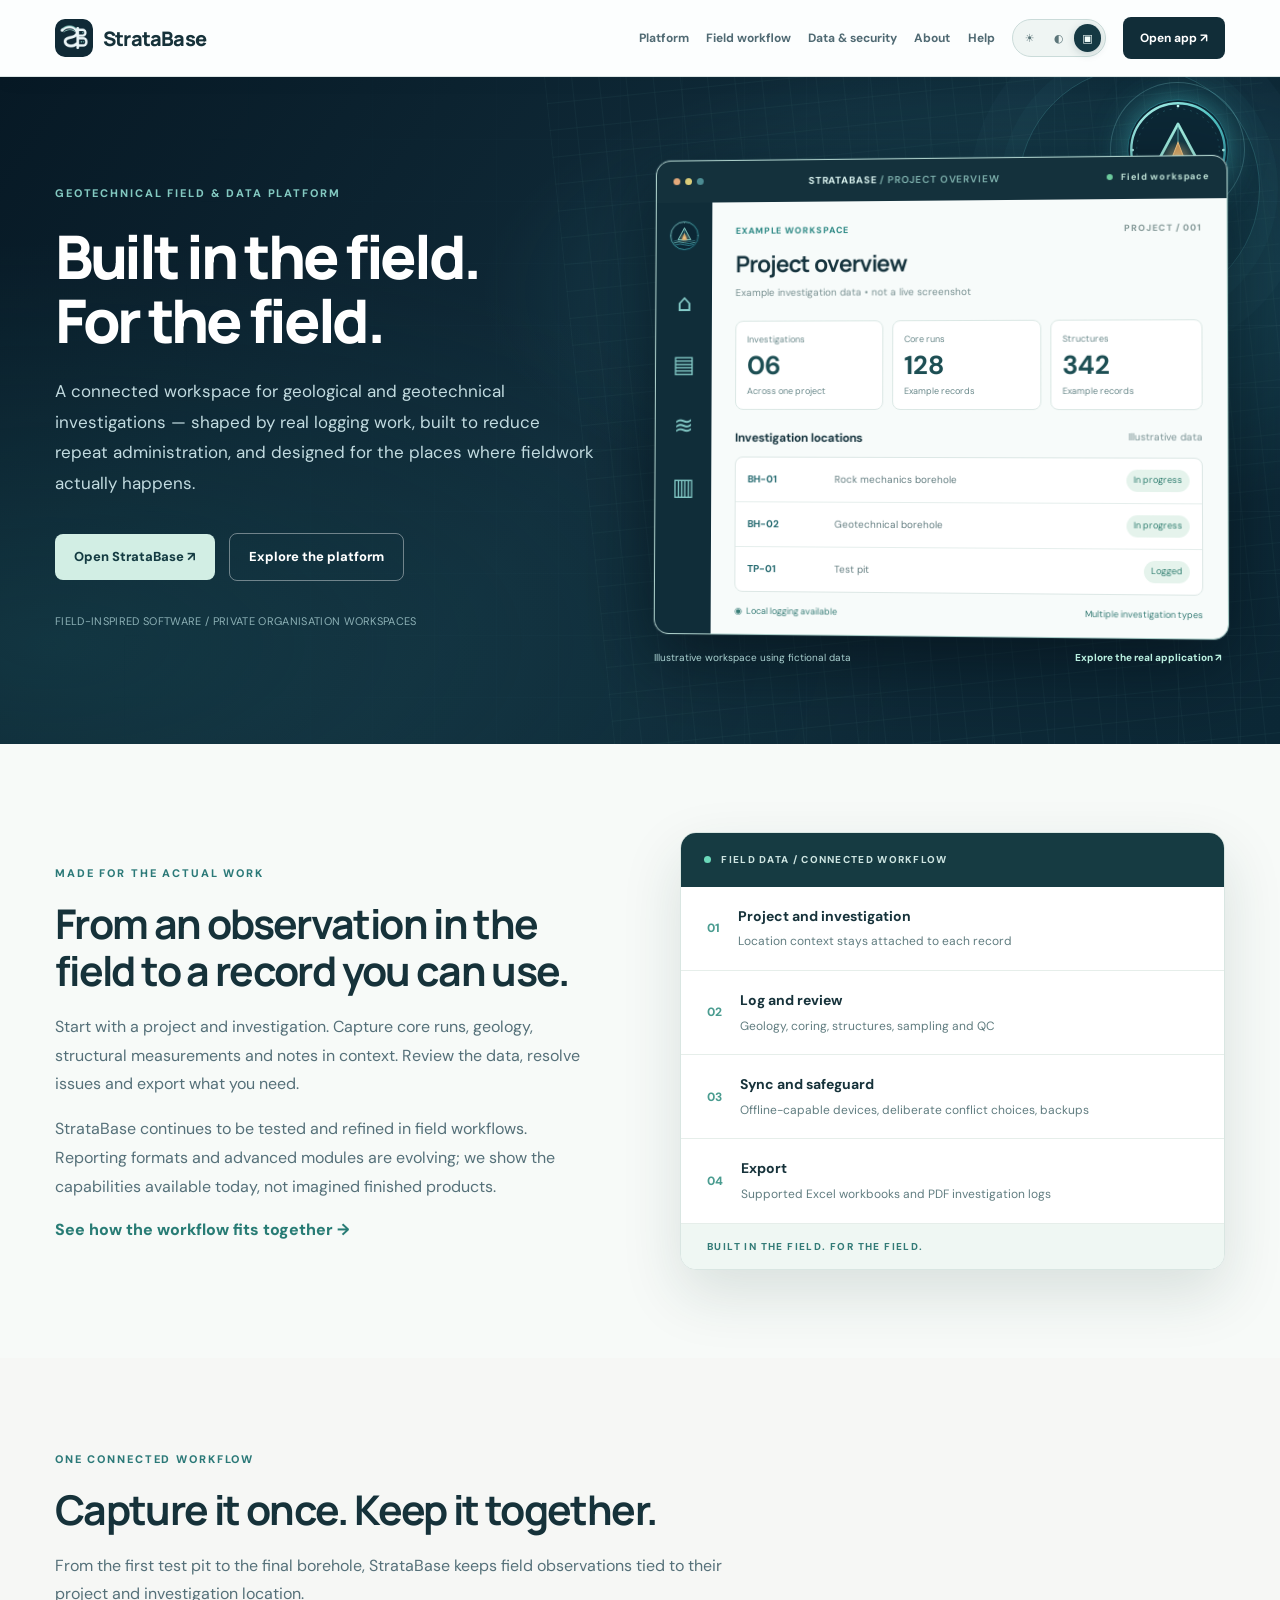
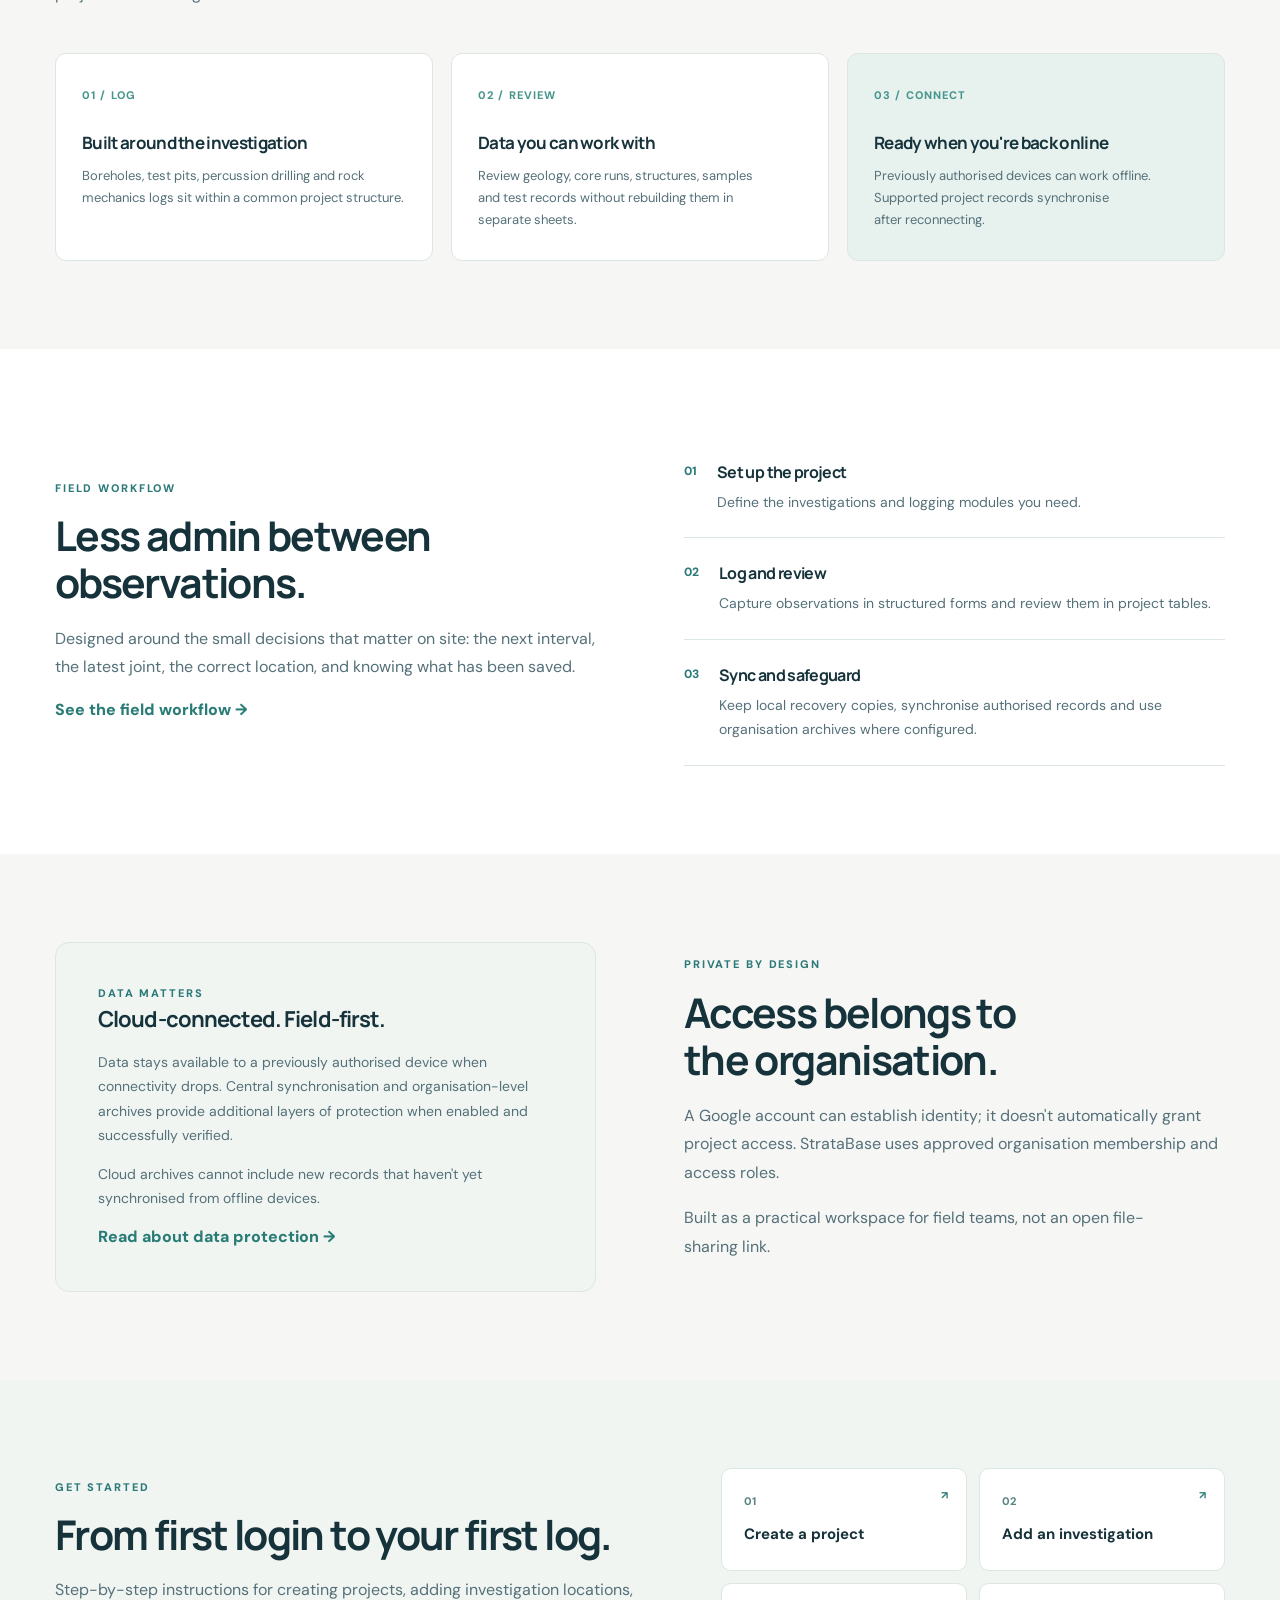
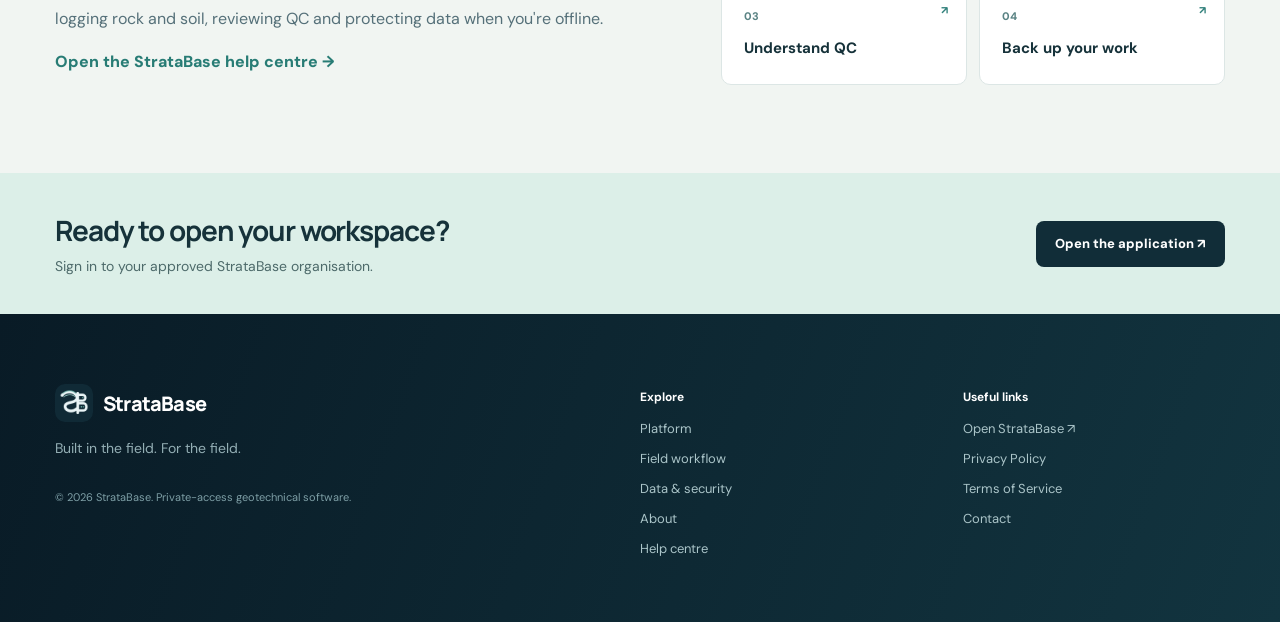
==== commit beedb221: "StrataBase_Website_v2_3_PRIVATE_UPDATES_PUBLIC_SITE" ====
--- a/index.html
+++ b/index.html
@@ -1,6 +1,6 @@
 <!DOCTYPE html>
 
-<html lang="en"><head><script>try{const t=localStorage.getItem("sb-website-theme")||"system";document.documentElement.dataset.theme=t;}catch(e){document.documentElement.dataset.theme="system"}</script><meta charset="utf-8"/><meta content="width=device-width,initial-scale=1" name="viewport"/><meta content="#112c36" name="theme-color"/><meta content="StrataBase is a private-access geotechnical field logging and project data platform built around on-site workflows." name="description"/><title>Geotechnical field and data platform | StrataBase</title><link href="/stratabase-icon-192.png" rel="icon"/><link href="/site.css" rel="stylesheet"/><script defer="True" src="/site.js"></script></head><body><header class="site-header"><div class="frame nav-inner"><a class="wordmark" href="/"><img alt="" src="/stratabase-icon-192.png"/><span>StrataBase</span></a><button aria-controls="site-menu" aria-expanded="false" class="nav-toggle" onclick="const n=document.getElementById('site-menu');const o=n.classList.toggle('open');this.setAttribute('aria-expanded',o)">Menu <span aria-hidden="true">☰</span></button><nav aria-label="Main navigation" class="site-menu" id="site-menu"><a href="/platform/">Platform</a><a href="/workflow/">Field workflow</a><a href="/security/">Data &amp; security</a><a href="/updates/">News &amp; updates</a><a href="/roadmap/">Roadmap</a><a href="/about/">About</a><a href="/help/">Help</a><div aria-label="Website appearance" class="theme-control" role="group"><span class="theme-control-title">APPEARANCE</span><button aria-label="Use light theme" data-sb-theme="light" title="Light theme" type="button">☀ <span>Light</span></button><button aria-label="Use Core Mode dark theme" data-sb-theme="dark" title="Core Mode" type="button">◐ <span>Core</span></button><button aria-label="Follow device appearance" data-sb-theme="system" title="System theme" type="button">▣ <span>Auto</span></button></div><a class="app-link" href="https://app.stratabase.co.za/">Open app <span aria-hidden="true">↗</span></a></nav></div></header><main><section class="hero"><div class="frame hero-grid"><div class="hero-copy"><div class="eyebrow light">Geotechnical field &amp; data platform</div><h1>Built in the field.<br/>For the field.</h1><p>A connected workspace for geological and geotechnical investigations — shaped by real logging work, built to reduce repeat administration, and designed for the places where fieldwork actually happens.</p><div class="btn-row"><a class="btn btn-mint" href="https://app.stratabase.co.za/">Open StrataBase ↗</a><a class="btn btn-outline" href="/platform/">Explore the platform</a></div><div class="small-note">FIELD-INSPIRED SOFTWARE  /  PRIVATE ORGANISATION WORKSPACES</div></div><div class="core-visual"><div aria-hidden="true" class="visual-grid"></div><div aria-hidden="true" class="hero-core-halo"><img alt="" src="/stratabase-core.svg"/></div>
+<html lang="en"><head><script>try{const t=localStorage.getItem("sb-website-theme")||"system";document.documentElement.dataset.theme=t;}catch(e){document.documentElement.dataset.theme="system"}</script><meta charset="utf-8"/><meta content="width=device-width,initial-scale=1" name="viewport"/><meta content="#112c36" name="theme-color"/><meta content="StrataBase is a private-access geotechnical field logging and project data platform built around on-site workflows." name="description"/><title>Geotechnical field and data platform | StrataBase</title><link href="/stratabase-icon-192.png" rel="icon"/><link href="/site.css" rel="stylesheet"/><script defer="True" src="/site.js"></script></head><body><header class="site-header"><div class="frame nav-inner"><a class="wordmark" href="/"><img alt="" src="/stratabase-icon-192.png"/><span>StrataBase</span></a><button aria-controls="site-menu" aria-expanded="false" class="nav-toggle" onclick="const n=document.getElementById('site-menu');const o=n.classList.toggle('open');this.setAttribute('aria-expanded',o)">Menu <span aria-hidden="true">☰</span></button><nav aria-label="Main navigation" class="site-menu" id="site-menu"><a href="/platform/">Platform</a><a href="/workflow/">Field workflow</a><a href="/security/">Data &amp; security</a><a href="/about/">About</a><a href="/help/">Help</a><div aria-label="Website appearance" class="theme-control" role="group"><span class="theme-control-title">APPEARANCE</span><button aria-label="Use light theme" data-sb-theme="light" title="Light theme" type="button">☀ <span>Light</span></button><button aria-label="Use Core Mode dark theme" data-sb-theme="dark" title="Core Mode" type="button">◐ <span>Core</span></button><button aria-label="Follow device appearance" data-sb-theme="system" title="System theme" type="button">▣ <span>Auto</span></button></div><a class="app-link" href="https://app.stratabase.co.za/">Open app <span aria-hidden="true">↗</span></a></nav></div></header><main><section class="hero"><div class="frame hero-grid"><div class="hero-copy"><div class="eyebrow light">Geotechnical field &amp; data platform</div><h1>Built in the field.<br/>For the field.</h1><p>A connected workspace for geological and geotechnical investigations — shaped by real logging work, built to reduce repeat administration, and designed for the places where fieldwork actually happens.</p><div class="btn-row"><a class="btn btn-mint" href="https://app.stratabase.co.za/">Open StrataBase ↗</a><a class="btn btn-outline" href="/platform/">Explore the platform</a></div><div class="small-note">FIELD-INSPIRED SOFTWARE  /  PRIVATE ORGANISATION WORKSPACES</div></div><div class="core-visual"><div aria-hidden="true" class="visual-grid"></div><div aria-hidden="true" class="hero-core-halo"><img alt="" src="/stratabase-core.svg"/></div>
 <div aria-label="Illustrative StrataBase project dashboard with fictional demonstration data" class="demo-window">
 <div class="demo-window-bar"><span aria-hidden="true" class="demo-window-dots"><i></i><i></i><i></i></span><span>STRATABASE <b> / PROJECT OVERVIEW</b></span><span class="demo-online"><i></i> Field workspace</span></div>
 <div class="demo-window-main"><aside aria-hidden="true" class="demo-rail"><img alt="" src="/stratabase-core.svg"/><span>⌂</span><span>▤</span><span>≋</span><span>▥</span></aside><div class="demo-content"><div class="demo-kicker">EXAMPLE WORKSPACE <span>PROJECT / 001</span></div><h2>Project overview</h2><p>Example investigation data • not a live screenshot</p>
@@ -8,9 +8,9 @@
 <div class="demo-table-head"><strong>Investigation locations</strong><small>Illustrative data</small></div><div class="demo-table"><div><b>BH-01</b><span>Rock mechanics borehole</span><em>In progress</em></div><div><b>BH-02</b><span>Geotechnical borehole</span><em>In progress</em></div><div><b>TP-01</b><span>Test pit</span><em>Logged</em></div></div>
 <div class="demo-bottom"><span>◉  Local logging available</span><span>Multiple investigation types</span></div>
 </div></div></div>
-<div class="demo-caption"><span>Illustrative workspace using fictional data</span><a href="https://app.stratabase.co.za/">Explore the real application ↗</a></div></div></div></section><section class="section sb-home-news"><div class="frame sb-home-news-wrap"><div><div class="eyebrow">ALWAYS EVOLVING</div><h2>Follow the field notes.</h2><p>Release-by-release changes, development candidates, known limitations and the next steps towards StrataBase v1.0.</p><div class="btn-row"><a class="btn btn-mint" href="/updates/">News &amp; patch notes →</a><a class="btn btn-outline-dark" href="/roadmap/">See the roadmap →</a></div></div><div class="sb-home-news-card"><span class="sb-road-status">FIELD RELEASE</span><strong>v0.9.9.4</strong><p>Controlled field candidate. Development of v0.9.9.5 continues separately.</p><a href="/updates/">Read what changed ↗</a></div></div></section><section class="section proof-section" id="in-practice"><div class="frame proof-grid"><div><span class="eyebrow">Made for the actual work</span><h2 class="section-title">From an observation in the field to a record you can use.</h2><p class="lede">Start with a project and investigation. Capture core runs, geology, structural measurements and notes in context. Review the data, resolve issues and export what you need.</p><p class="lede">StrataBase continues to be tested and refined in field workflows. Reporting formats and advanced modules are evolving; we show the capabilities available today, not imagined finished products.</p><a class="inline-link" href="/workflow/">See how the workflow fits together →</a></div><div class="proof-panel"><div class="proof-top"><span class="proof-dot"></span> FIELD DATA / CONNECTED WORKFLOW</div><div class="proof-row"><span class="proof-num">01</span><div><b>Project and investigation</b><small>Location context stays attached to each record</small></div></div><div class="proof-row"><span class="proof-num">02</span><div><b>Log and review</b><small>Geology, coring, structures, sampling and QC</small></div></div><div class="proof-row"><span class="proof-num">03</span><div><b>Sync and safeguard</b><small>Offline-capable devices, deliberate conflict choices, backups</small></div></div><div class="proof-row"><span class="proof-num">04</span><div><b>Export</b><small>Supported Excel workbooks and PDF investigation logs</small></div></div><div class="proof-foot">BUILT IN THE FIELD. FOR THE FIELD.</div></div></div></section>
+<div class="demo-caption"><span>Illustrative workspace using fictional data</span><a href="https://app.stratabase.co.za/">Explore the real application ↗</a></div></div></div></section><section class="section proof-section" id="in-practice"><div class="frame proof-grid"><div><span class="eyebrow">Made for the actual work</span><h2 class="section-title">From an observation in the field to a record you can use.</h2><p class="lede">Start with a project and investigation. Capture core runs, geology, structural measurements and notes in context. Review the data, resolve issues and export what you need.</p><p class="lede">StrataBase continues to be tested and refined in field workflows. Reporting formats and advanced modules are evolving; we show the capabilities available today, not imagined finished products.</p><a class="inline-link" href="/workflow/">See how the workflow fits together →</a></div><div class="proof-panel"><div class="proof-top"><span class="proof-dot"></span> FIELD DATA / CONNECTED WORKFLOW</div><div class="proof-row"><span class="proof-num">01</span><div><b>Project and investigation</b><small>Location context stays attached to each record</small></div></div><div class="proof-row"><span class="proof-num">02</span><div><b>Log and review</b><small>Geology, coring, structures, sampling and QC</small></div></div><div class="proof-row"><span class="proof-num">03</span><div><b>Sync and safeguard</b><small>Offline-capable devices, deliberate conflict choices, backups</small></div></div><div class="proof-row"><span class="proof-num">04</span><div><b>Export</b><small>Supported Excel workbooks and PDF investigation logs</small></div></div><div class="proof-foot">BUILT IN THE FIELD. FOR THE FIELD.</div></div></div></section>
 <section class="section"><div class="frame"><span class="eyebrow">One connected workflow</span><h2 class="section-title">Capture it once. Keep it together.</h2><p class="lede">From the first test pit to the final borehole, StrataBase keeps field observations tied to their project and investigation location.</p><div class="trio"><article class="feature"><span class="number">01 / LOG</span><h3>Built around the investigation</h3><p>Boreholes, test pits, percussion drilling and rock mechanics logs sit within a common project structure.</p></article><article class="feature"><span class="number">02 / REVIEW</span><h3>Data you can work with</h3><p>Review geology, core runs, structures, samples and test records without rebuilding them in separate sheets.</p></article><article class="feature accent"><span class="number">03 / CONNECT</span><h3>Ready when you're back online</h3><p>Previously authorised devices can work offline. Supported project records synchronise after reconnecting.</p></article></div></div></section>
 <section class="section paper"><div class="frame split"><div><div class="eyebrow">Field workflow</div><h2 class="section-title">Less admin between observations.</h2><p class="lede">Designed around the small decisions that matter on site: the next interval, the latest joint, the correct location, and knowing what has been saved.</p><a class="inline-link" href="/workflow/">See the field workflow →</a></div><div class="steps"><div class="step"><div><h3>Set up the project</h3><p>Define the investigations and logging modules you need.</p></div></div><div class="step"><div><h3>Log and review</h3><p>Capture observations in structured forms and review them in project tables.</p></div></div><div class="step"><div><h3>Sync and safeguard</h3><p>Keep local recovery copies, synchronise authorised records and use organisation archives where configured.</p></div></div></div></div></section>
 <section class="section"><div class="frame split"><div class="quiet-panel"><div class="eyebrow">Data matters</div><h3>Cloud-connected. Field-first.</h3><p>Data stays available to a previously authorised device when connectivity drops. Central synchronisation and organisation-level archives provide additional layers of protection when enabled and successfully verified.</p><p>Cloud archives cannot include new records that haven't yet synchronised from offline devices.</p><a class="inline-link" href="/security/">Read about data protection →</a></div><div><div class="eyebrow">Private by design</div><h2 class="section-title">Access belongs to the organisation.</h2><p class="lede">A Google account can establish identity; it doesn't automatically grant project access. StrataBase uses approved organisation membership and access roles.</p><p class="lede">Built as a practical workspace for field teams, not an open file-sharing link.</p></div></div></section>
 <section class="section help-feature"><div class="frame help-feature-grid"><div><div class="eyebrow">Get started</div><h2 class="section-title">From first login to your first log.</h2><p class="lede">Step-by-step instructions for creating projects, adding investigation locations, logging rock and soil, reviewing QC and protecting data when you're offline.</p><a class="inline-link" href="/help/">Open the StrataBase help centre →</a></div><div class="help-feature-list"><a href="/help/#create-project">01 <b>Create a project</b> <span>↗</span></a><a href="/help/#add-location">02 <b>Add an investigation</b> <span>↗</span></a><a href="/help/#qc-review">03 <b>Understand QC</b> <span>↗</span></a><a href="/help/#backup-recovery">04 <b>Back up your work</b> <span>↗</span></a></div></div></section>
-<section class="section future-section"><div class="frame future-grid"><div><span class="eyebrow">On the design board</span><h2 class="section-title">StrataBase Template Studio.</h2><p class="lede">A separate concept we are exploring: a visual workspace where organisations could design and manage their own investigation log templates without writing report code.</p><p class="future-disclaimer">CONCEPT ONLY · NOT AVAILABLE IN THE CURRENT APP · NO RELEASE DATE</p></div><div class="future-card"><div class="future-card-top"><span>✳</span> FUTURE IDEA / TEMPLATE STUDIO</div><div class="future-sample"><div><i></i><b>Depth</b><small>Scale</small></div><div><i></i><b>Geology</b><small>Intervals</small></div><div><i></i><b>Core quality</b><small>Recovery / RQD</small></div><div><i></i><b>Structures</b><small>Measurements</small></div></div><div class="future-card-note">Conceptual layout illustration — not a working editor</div></div></div></section><section class="banner"><div class="frame banner-grid"><div><h2>Ready to open your workspace?</h2><p>Sign in to your approved StrataBase organisation.</p></div><a class="btn btn-dark" href="https://app.stratabase.co.za/">Open the application ↗</a></div></section></main><footer class="site-footer"><div class="frame footer-grid"><div><a class="wordmark" href="/"><img alt="" src="/stratabase-icon-192.png"/><span>StrataBase</span></a><p>Built in the field. For the field.</p><small>© 2026 StrataBase. Private-access geotechnical software.</small></div><div><strong>Explore</strong><a href="/platform/">Platform</a><a href="/workflow/">Field workflow</a><a href="/security/">Data &amp; security</a><a href="/about/">About</a><a href="/help/">Help centre</a><a href="/updates/">News &amp; patch notes</a><a href="/roadmap/">Roadmap</a></div><div><strong>Useful links</strong><a href="https://app.stratabase.co.za/">Open StrataBase ↗</a><a href="/privacy/">Privacy Policy</a><a href="/terms/">Terms of Service</a><a href="mailto:stratabase.dev@gmail.com">Contact</a></div></div></footer></body></html>+<section class="banner"><div class="frame banner-grid"><div><h2>Ready to open your workspace?</h2><p>Sign in to your approved StrataBase organisation.</p></div><a class="btn btn-dark" href="https://app.stratabase.co.za/">Open the application ↗</a></div></section></main><footer class="site-footer"><div class="frame footer-grid"><div><a class="wordmark" href="/"><img alt="" src="/stratabase-icon-192.png"/><span>StrataBase</span></a><p>Built in the field. For the field.</p><small>© 2026 StrataBase. Private-access geotechnical software.</small></div><div><strong>Explore</strong><a href="/platform/">Platform</a><a href="/workflow/">Field workflow</a><a href="/security/">Data &amp; security</a><a href="/about/">About</a><a href="/help/">Help centre</a></div><div><strong>Useful links</strong><a href="https://app.stratabase.co.za/">Open StrataBase ↗</a><a href="/privacy/">Privacy Policy</a><a href="/terms/">Terms of Service</a><a href="mailto:stratabase.dev@gmail.com">Contact</a></div></div></footer></body></html>
